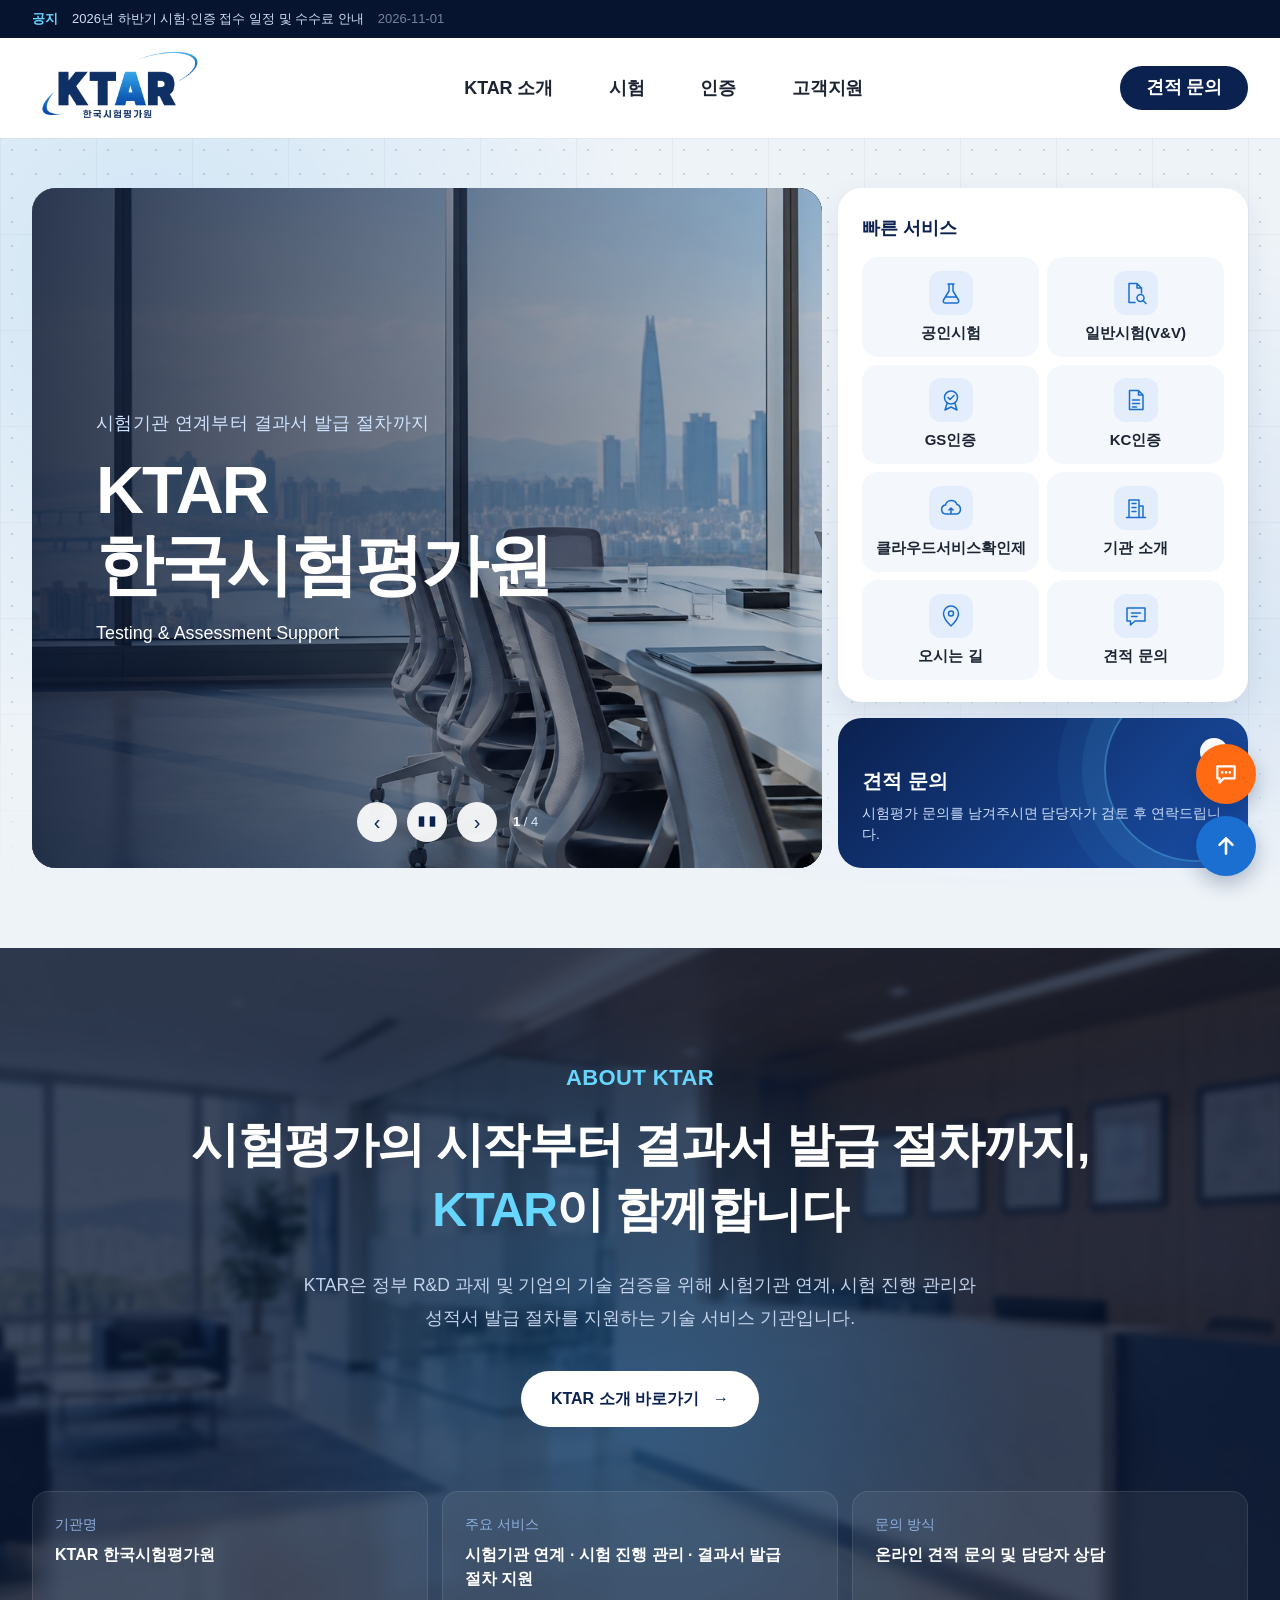
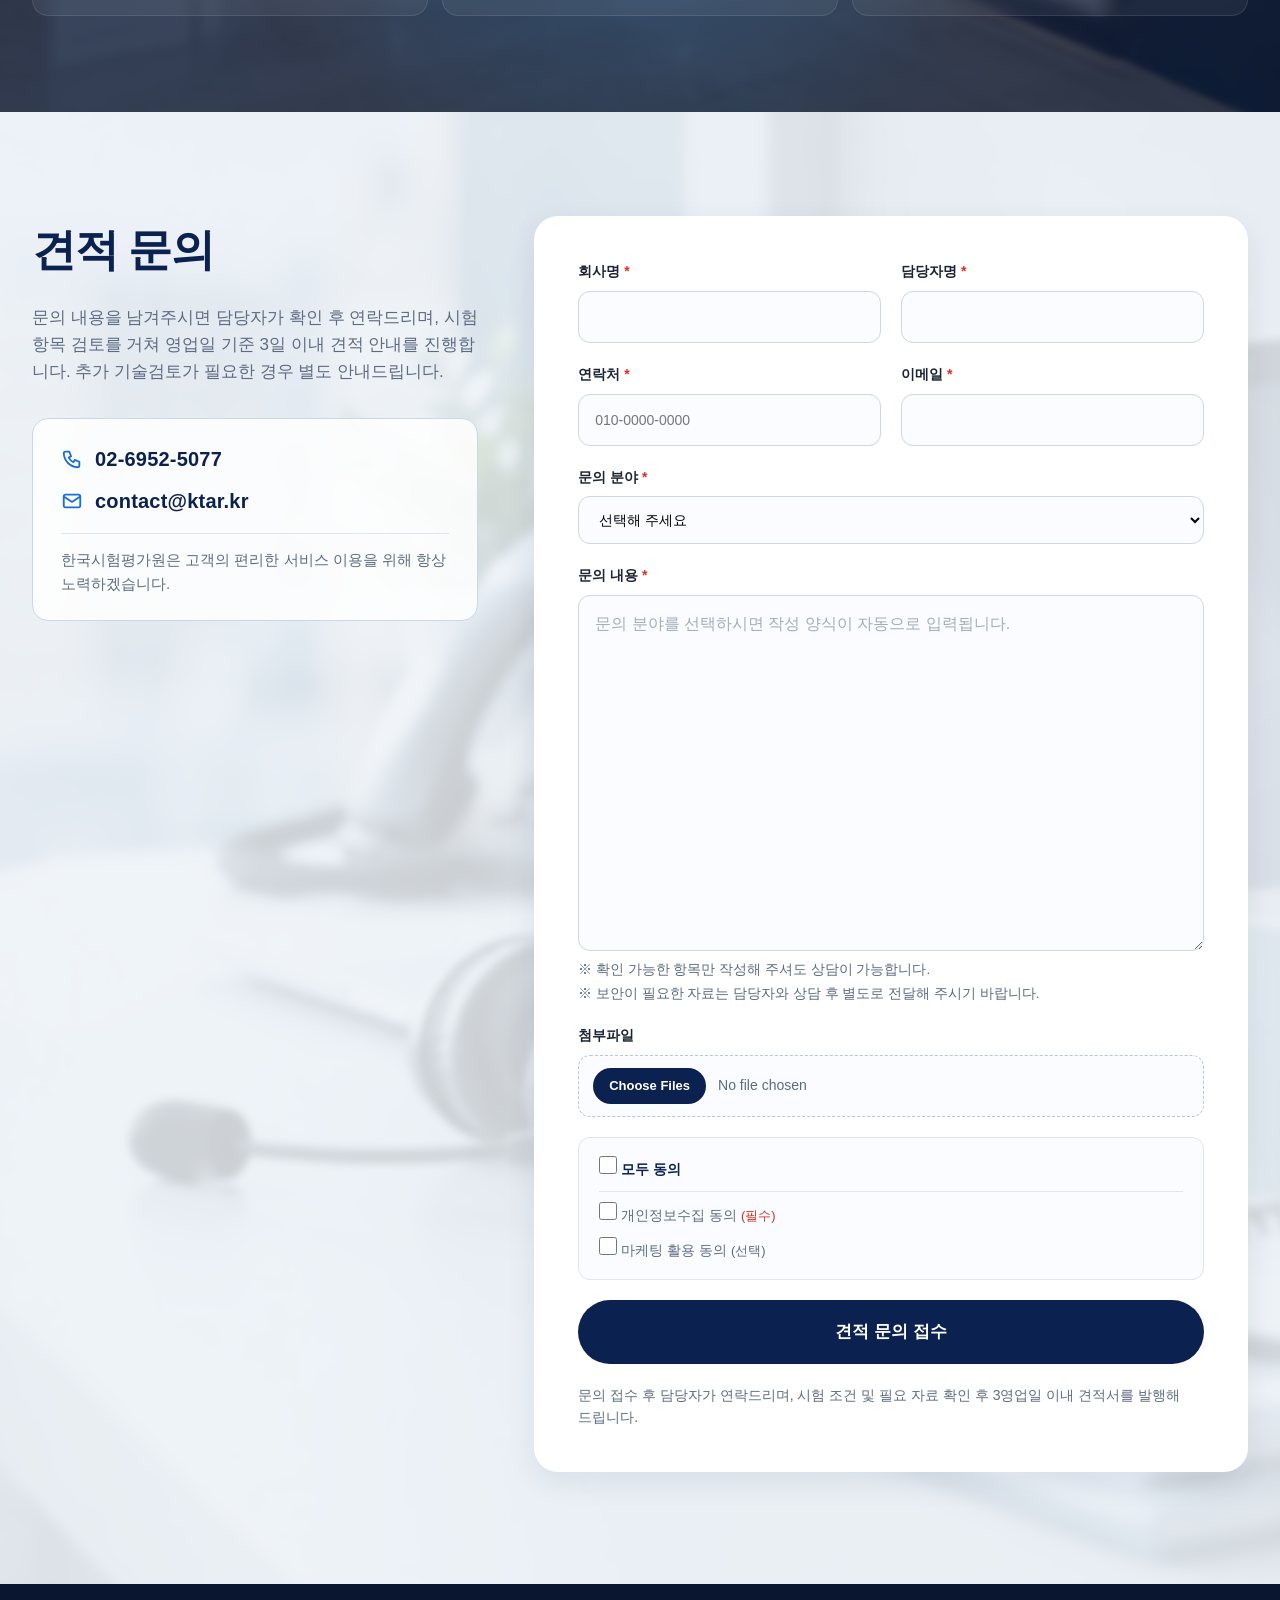
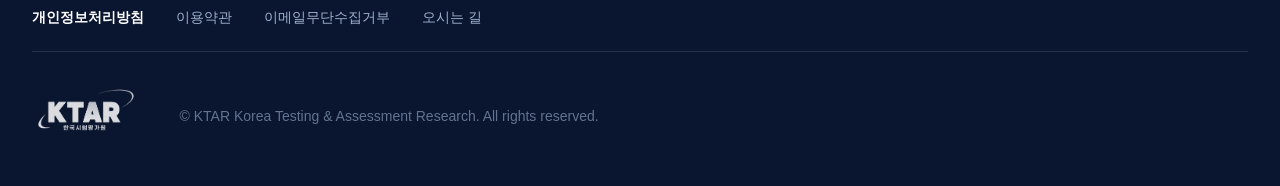
==== index.html @ 1fad8f49 "feat: 견적문의 문의 분야 선택 시 작성 양식을 입력란에 텍스트로 삽입 - placeholder 대신 실제 텍스트로 양식을 넣어 바로 이어서 작성 가능 - 작성 내용이 있으면 " ====
<!DOCTYPE html>
<html lang="ko">
<head>
<meta charset="UTF-8">
<meta name="viewport" content="width=device-width, initial-scale=1">
<title>KTAR 한국시험평가원</title>
<meta name="description" content="KTAR 한국시험평가원 – 시험·인증·고객지원 서비스 안내 및 견적 문의">
<link rel="stylesheet" href="css/style.css?v=20261124b">
</head>
<body id="top">

<!-- 아이콘 스프라이트 -->
<svg width="0" height="0" style="position:absolute" aria-hidden="true">
  <defs>
    <symbol id="i-test" viewBox="0 0 48 48"><path d="M18 6h12M20 6v14L9 38a4 4 0 0 0 3.5 6h23A4 4 0 0 0 39 38L28 20V6M14 32h20" fill="none" stroke="currentColor" stroke-width="3" stroke-linecap="round" stroke-linejoin="round"/></symbol>
    <symbol id="i-cert" viewBox="0 0 48 48"><circle cx="24" cy="19" r="13" fill="none" stroke="currentColor" stroke-width="3"/><path d="M18 19l4 4 8-8M16 31l-4 13 12-6 12 6-4-13" fill="none" stroke="currentColor" stroke-width="3" stroke-linecap="round" stroke-linejoin="round"/></symbol>
    <symbol id="i-report" viewBox="0 0 48 48"><path d="M11 5h18l9 9v29H11z M29 5v9h9M17 24h14M17 31h14M17 38h8" fill="none" stroke="currentColor" stroke-width="3" stroke-linecap="round" stroke-linejoin="round"/></symbol>
    <symbol id="i-verify" viewBox="0 0 48 48"><path d="M10 5h16l9 9v10M26 5v9h9M10 5v38h12" fill="none" stroke="currentColor" stroke-width="3" stroke-linecap="round" stroke-linejoin="round"/><circle cx="33" cy="34" r="7" fill="none" stroke="currentColor" stroke-width="3"/><path d="M38 39l6 6" stroke="currentColor" stroke-width="3" stroke-linecap="round"/></symbol>
    <symbol id="i-folder" viewBox="0 0 48 48"><path d="M5 12a3 3 0 0 1 3-3h11l5 6h16a3 3 0 0 1 3 3v19a3 3 0 0 1-3 3H8a3 3 0 0 1-3-3z M24 22v13M18 29l6 6 6-6" fill="none" stroke="currentColor" stroke-width="3" stroke-linecap="round" stroke-linejoin="round"/></symbol>
    <symbol id="i-notice" viewBox="0 0 48 48"><path d="M6 19v10h8l16 9V10l-16 9zM37 17a9 9 0 0 1 0 14" fill="none" stroke="currentColor" stroke-width="3" stroke-linecap="round" stroke-linejoin="round"/></symbol>
    <symbol id="i-map" viewBox="0 0 48 48"><path d="M24 44S9 30 9 19a15 15 0 0 1 30 0c0 11-15 25-15 25z" fill="none" stroke="currentColor" stroke-width="3" stroke-linejoin="round"/><circle cx="24" cy="19" r="5" fill="none" stroke="currentColor" stroke-width="3"/></symbol>
    <symbol id="i-quote" viewBox="0 0 48 48"><path d="M6 8h36v26H22l-9 8v-8H6z M15 18h18M15 25h11" fill="none" stroke="currentColor" stroke-width="3" stroke-linecap="round" stroke-linejoin="round"/></symbol>
    <symbol id="i-cloud" viewBox="0 0 48 48"><path d="M14 36a9 9 0 0 1-1-17.9A12 12 0 0 1 36 17a10 10 0 0 1 0 19z M20 28l4-4 4 4M24 24v10" fill="none" stroke="currentColor" stroke-width="3" stroke-linecap="round" stroke-linejoin="round"/></symbol>
    <symbol id="i-building" viewBox="0 0 48 48"><path d="M10 43V8h20v35M30 20h8v23M5 43h38M16 15h8M16 23h8M16 31h8" fill="none" stroke="currentColor" stroke-width="3" stroke-linecap="round" stroke-linejoin="round"/></symbol>
    <symbol id="i-phone" viewBox="0 0 24 24"><path d="M5 4h4l2 5-2.5 1.5a11 11 0 0 0 5 5L15 13l5 2v4a2 2 0 0 1-2 2A16 16 0 0 1 3 6a2 2 0 0 1 2-2" fill="none" stroke="currentColor" stroke-width="2" stroke-linejoin="round"/></symbol>
    <symbol id="i-mail" viewBox="0 0 24 24"><rect x="3" y="5" width="18" height="14" rx="2" fill="none" stroke="currentColor" stroke-width="2"/><path d="M3 7l9 6 9-6" fill="none" stroke="currentColor" stroke-width="2" stroke-linejoin="round"/></symbol>
    <symbol id="i-menu" viewBox="0 0 24 24"><path d="M4 7h16M4 12h16M4 17h16" stroke="currentColor" stroke-width="2" stroke-linecap="round"/></symbol>
    <symbol id="i-chat" viewBox="0 0 24 24"><path d="M4 5h16v11H10l-4 4v-4H4z" fill="none" stroke="currentColor" stroke-width="2" stroke-linejoin="round"/><path d="M8.5 10.5h.01M12 10.5h.01M15.5 10.5h.01" stroke="currentColor" stroke-width="2.4" stroke-linecap="round"/></symbol>
    <symbol id="i-up" viewBox="0 0 24 24"><path d="M12 19V5M6 11l6-6 6 6" fill="none" stroke="currentColor" stroke-width="2.4" stroke-linecap="round" stroke-linejoin="round"/></symbol>
  </defs>
</svg>

<!-- 상단 공지 바 -->
<div class="topbar">
  <div class="topbar__inner">
    <a href="#" class="topbar__notice"><b>공지</b><span>2026년 하반기 시험·인증 접수 일정 및 수수료 안내</span><time>2026-11-01</time></a>
  </div>
</div>

<header class="header" id="header">
  <div class="header__inner">
    <a href="index.html" class="logo"><img class="logo__white" src="images/logo-white.png" alt="KTAR 한국시험평가원"><img class="logo__color" src="images/logo-color.png" alt="" aria-hidden="true"></a>
    <nav class="gnb" id="gnb" aria-label="주요 메뉴">
      <ul>
        <li><a href="about/intro.html">KTAR 소개</a>
          <ul class="sub">
            <li><a href="about/intro.html">기관 소개</a></li>
            <li><a href="about/location.html">오시는 길</a></li>
          </ul>
        </li>
        <li><a href="test/certified.html">시험</a>
          <ul class="sub">
            <li><a href="test/certified.html">공인시험</a></li>
            <li><a href="test/vv.html">일반시험(V&V)</a></li>
          </ul>
        </li>
        <li><a href="cert/gs.html">인증</a>
          <ul class="sub">
            <li><a href="cert/gs.html">GS인증</a></li>
            <li><a href="cert/kc.html">KC인증</a></li>
            <li><a href="cert/cloud.html">클라우드서비스확인제</a></li>
          </ul>
        </li>
        <li><a href="index.html#inquiry">고객지원</a>
          <ul class="sub">
            <li><a href="index.html#inquiry">견적문의</a></li>
          </ul>
        </li>
      </ul>
    </nav>
    <div class="util">
      <a href="#inquiry" class="util__quote">견적 문의</a>
      <button type="button" aria-label="전체 메뉴" aria-expanded="false" aria-controls="gnb" data-nav-toggle><svg><use href="#i-menu"/></svg></button>
    </div>
  </div>
</header>

<main>
  <!-- ① 메인 비주얼(이미지 슬라이드 4장) + ② 주요 서비스 바로가기 -->
  <section class="visual">
    <div class="inner inner--wide visual__grid">
      <div class="hero" aria-roledescription="carousel" aria-label="메인 비주얼">
        <div class="slides">
          <article class="slide slide--1 is-active">
            <div class="slide__txt">
              <p class="slide__sub">시험기관 연계부터 결과서 발급 절차까지</p>
              <h1>KTAR 한국시험평가원</h1>
              <p class="slide__en">Testing &amp; Assessment Support</p>
            </div>
          </article>
          <article class="slide slide--2">
            <div class="slide__txt">
              <p class="slide__sub">정부 R&amp;D 과제의 정량적 성과 검증 지원</p>
              <h2>시험평가 기술 서비스</h2>
              <p class="slide__en">R&amp;D Testing Support</p>
            </div>
          </article>
          <article class="slide slide--3">
            <div class="slide__txt">
              <p class="slide__sub">시험항목 검토부터 견적 안내까지</p>
              <h2>기업과 함께하는 시험평가</h2>
              <p class="slide__en">Technical Service Partner</p>
            </div>
          </article>
          <article class="slide slide--4">
            <div class="slide__txt">
              <p class="slide__sub">GS·KC·클라우드서비스확인제 인증 절차 지원</p>
              <h2>인증 준비부터 심사 대응까지</h2>
              <p class="slide__en">Certification Support</p>
            </div>
          </article>
        </div>
        <div class="ctrl" aria-label="슬라이드 제어">
          <button type="button" data-act="prev" aria-label="이전">&#8249;</button>
          <button type="button" data-act="toggle" aria-label="일시정지" class="ctrl__toggle">&#10074;&#10074;</button>
          <button type="button" data-act="next" aria-label="다음">&#8250;</button>
          <span class="ctrl__count"><b id="cur">1</b> / 4</span>
        </div>
      </div>

      <nav class="qs" aria-label="주요 서비스 바로가기">
        <h2>빠른 서비스</h2>
        <ul class="qs__grid">
          <li><a href="test/certified.html"><span class="qs__ic"><svg><use href="#i-test"/></svg></span>공인시험</a></li>
          <li><a href="test/vv.html"><span class="qs__ic"><svg><use href="#i-verify"/></svg></span>일반시험(V&amp;V)</a></li>
          <li><a href="cert/gs.html"><span class="qs__ic"><svg><use href="#i-cert"/></svg></span>GS인증</a></li>
          <li><a href="cert/kc.html"><span class="qs__ic"><svg><use href="#i-report"/></svg></span>KC인증</a></li>
          <li><a href="cert/cloud.html"><span class="qs__ic"><svg><use href="#i-cloud"/></svg></span>클라우드서비스확인제</a></li>
          <li><a href="about/intro.html"><span class="qs__ic"><svg><use href="#i-building"/></svg></span>기관 소개</a></li>
          <li><a href="about/location.html"><span class="qs__ic"><svg><use href="#i-map"/></svg></span>오시는 길</a></li>
          <li><a href="#inquiry"><span class="qs__ic"><svg><use href="#i-quote"/></svg></span>견적 문의</a></li>
        </ul>
      </nav>

      <a href="#inquiry" class="promo"><b>견적 문의</b><span>시험평가 문의를 남겨주시면 담당자가 검토 후 연락드립니다.</span><i aria-hidden="true">&#8599;</i></a>
    </div>
  </section>

  <!-- ② 기관 소개 요약 -->
  <section class="about">
    <div class="inner inner--wide">
      <p class="about__label">ABOUT KTAR</p>
      <h2>시험평가의 시작부터 결과서 발급 절차까지,<br><em>KTAR</em>이 함께합니다</h2>
      <p class="about__text">KTAR은 정부 R&amp;D 과제 및 기업의 기술 검증을 위해 시험기관 연계, 시험 진행 관리와 성적서 발급 절차를 지원하는 기술 서비스 기관입니다.</p>
      <a href="about/intro.html" class="more">KTAR 소개 바로가기 <span>→</span></a>
      <!-- 대표전화: 확정된 실제 번호 입력 전까지 행 비노출 -->
      <dl class="about__facts about__facts--3">
        <div><dt>기관명</dt><dd>KTAR 한국시험평가원</dd></div>
        <div><dt>주요 서비스</dt><dd>시험기관 연계 · 시험 진행 관리 · 결과서 발급 절차 지원</dd></div>
        <div><dt>문의 방식</dt><dd>온라인 견적 문의 및 담당자 상담</dd></div>
      </dl>
    </div>
  </section>

  <!-- ③ 견적 문의 폼 -->
  <section class="inquiry" id="inquiry">
    <div class="inner inner--wide inquiry__inner">
      <div class="inquiry__head">
        <h2>견적 문의</h2>
        <p>문의 내용을 남겨주시면 담당자가 확인 후 연락드리며, 시험항목 검토를 거쳐 영업일 기준 3일 이내 견적 안내를 진행합니다. 추가 기술검토가 필요한 경우 별도 안내드립니다.</p>
        <div class="inquiry__contact">
          <ul>
            <li><svg aria-hidden="true"><use href="#i-phone"/></svg><a href="tel:02-6952-5077">02-6952-5077</a></li>
            <li><svg aria-hidden="true"><use href="#i-mail"/></svg><a href="mailto:contact@ktar.kr">contact@ktar.kr</a></li>
          </ul>
          <p>한국시험평가원은 고객의 편리한 서비스 이용을 위해 항상 노력하겠습니다.</p>
        </div>
      </div>
      <form class="form" id="inquiryForm" action="#" method="post" enctype="multipart/form-data" novalidate>
        <div class="form__row">
          <label>회사명 <i>*</i><input type="text" name="company" required></label>
          <label>담당자명 <i>*</i><input type="text" name="name" required></label>
        </div>
        <div class="form__row">
          <label>연락처 <i>*</i><input type="tel" name="tel" placeholder="010-0000-0000" required></label>
          <label>이메일 <i>*</i><input type="email" name="email" required></label>
        </div>
        <label>문의 분야 <i>*</i>
          <select name="type" id="inquiryType" required>
            <option value="">선택해 주세요</option>
            <option data-guide="certified">공인시험</option><option data-guide="vv">일반시험(V&amp;V)</option><option>GS인증</option><option data-guide="kc">KC인증</option><option>클라우드 서비스</option><option>기타</option>
          </select>
        </label>
        <div class="form__field">
          <label for="inquiryMessage">문의 내용 <i>*</i></label>
          <textarea name="message" id="inquiryMessage" rows="12" required></textarea>
          <ul class="form__hint">
            <li>※ 확인 가능한 항목만 작성해 주셔도 상담이 가능합니다.</li>
            <li>※ 보안이 필요한 자료는 담당자와 상담 후 별도로 전달해 주시기 바랍니다.</li>
          </ul>
        </div>
        <label>첨부파일<input type="file" name="files" multiple></label>
        <fieldset class="form__agrees">
          <legend class="sr-only">약관 동의</legend>
          <label class="form__agree form__agree--all"><input type="checkbox" data-agree-all> 모두 동의</label>
          <label class="form__agree"><input type="checkbox" name="agree" data-agree required> 개인정보수집 동의 <i>(필수)</i></label>
          <label class="form__agree"><input type="checkbox" name="agree_marketing" value="Y" data-agree> 마케팅 활용 동의 <span>(선택)</span></label>
        </fieldset>
        <p class="form__msg" role="status" aria-live="polite" hidden></p>
        <button type="submit" class="submit">견적 문의 접수</button>
        <p class="form__note">문의 접수 후 담당자가 연락드리며, 시험 조건 및 필요 자료 확인 후 3영업일 이내 견적서를 발행해 드립니다.</p>
      </form>
    </div>
  </section>
</main>

<footer class="footer">
  <div class="inner">
    <ul class="footer__links">
      <li><a href="#"><b>개인정보처리방침</b></a></li>
      <li><a href="#">이용약관</a></li>
      <li><a href="#">이메일무단수집거부</a></li>
      <li><a href="about/location.html">오시는 길</a></li>
    </ul>
    <div class="footer__body">
      <img src="images/logo-white.png" alt="KTAR 한국시험평가원" class="footer__logo">
      <address>
        <p class="footer__copy">© KTAR Korea Testing &amp; Assessment Research. All rights reserved.</p>
      </address>
    </div>
  </div>
</footer>

<aside class="float" aria-label="빠른 메뉴">
  <a href="#inquiry" class="float__a" aria-label="견적 문의"><svg><use href="#i-chat"/></svg></a>
  <a href="#top" class="float__b" aria-label="맨 위로"><svg><use href="#i-up"/></svg></a>
</aside>

<script src="js/main.js?v=20261125"></script>
<script src="js/nav.js?v=20261124b"></script>
</body>
</html>
---- css/style.css ----
/* KTAR 공통 + 메인 스타일 (2026 개편: 밝은 배경 · 라운드 카드 · 영상 히어로) */
:root{
  --navy:#0b2150; --navy-deep:#06142f; --blue:#1a6fd1; --sky:#35a1ee; --cyan:#67d6ff;
  --bg:#eef3f8; --card:#fff; --text:#1c2433; --muted:#5d6b82; --line:#dfe5ef;
  --radius-lg:24px; --radius-md:16px; --radius-sm:10px;
  --topbar-h:38px; --header-h:100px; --ease:cubic-bezier(.22,.61,.36,1);
  --shadow:0 10px 30px rgba(11,33,80,.08);
}
*{box-sizing:border-box;margin:0;padding:0}
html{scroll-behavior:smooth;scroll-padding-top:calc(var(--header-h) + 12px)}
body{font-family:"Pretendard","Noto Sans KR","Apple SD Gothic Neo","Malgun Gothic",sans-serif;color:var(--text);line-height:1.6;background:var(--bg);-webkit-font-smoothing:antialiased}
a{color:inherit;text-decoration:none}
ul,ol{list-style:none}
img{max-width:100%;display:block}
button{font:inherit;cursor:pointer;border:0;background:none;color:inherit}
svg{display:block}
:focus-visible{outline:3px solid var(--sky);outline-offset:2px}
.inner{width:100%;max-width:1280px;margin:0 auto;padding:0 32px}
/* 메인 와이드 컨테이너: 콘텐츠 1520px + 좌우 40px (메인 비주얼 ~ 견적 문의 공통) */
.inner--wide{max-width:1600px;padding:0 40px}

/* topbar (공지) */
.topbar{height:var(--topbar-h);background:var(--navy-deep);color:#cfdcf2;font-size:13px}
.topbar__inner{height:100%;display:flex;align-items:center;padding:0 32px;max-width:1280px;margin:0 auto}
.topbar__notice{display:flex;align-items:center;gap:14px;min-width:0}
.topbar__notice b{color:var(--cyan);font-weight:700;white-space:nowrap;flex:none}
.topbar__notice span{overflow:hidden;text-overflow:ellipsis;white-space:nowrap}
.topbar__notice time{opacity:.55;white-space:nowrap}
.topbar__notice:hover span{text-decoration:underline}

/* header: 항상 흰색 */
.header{position:sticky;top:0;left:0;right:0;height:var(--header-h);z-index:60;background:#fff;color:var(--text);transition:box-shadow .3s}
.header.is-solid,.header.is-stuck{box-shadow:0 2px 16px rgba(11,33,80,.1)}
.header__inner{height:100%;max-width:1280px;margin:0 auto;padding:0 32px;display:flex;align-items:center;gap:48px}
.logo{position:relative;display:block;flex:none}
.logo img{height:85px;width:auto}
.logo__white{display:none!important}
.logo__color{position:static!important;opacity:1!important}
.gnb{flex:1}
.gnb ul{display:flex;justify-content:center;gap:48px}
.gnb a{display:block;padding:10px 4px;font-size:18px;font-weight:700;position:relative;letter-spacing:-.01em}
.gnb a::after{content:"";position:absolute;left:0;right:0;bottom:2px;height:2px;background:var(--blue);transform:scaleX(0);transition:transform .25s var(--ease)}
.gnb a:hover{color:var(--blue)}
.gnb a:hover::after{transform:scaleX(1)}
.gnb li.is-current>a{color:var(--blue)}
.gnb li.is-current>a::after{transform:scaleX(1)}
.util{display:flex;align-items:center;gap:6px}
.util button{width:40px;height:40px;display:grid;place-items:center;border-radius:50%;transition:background .2s}
.util button:hover{background:var(--bg)}
.util svg{width:22px;height:22px}
/* 견적 문의: GNB 메뉴와 같은 글자 크기(18px), 원형 버튼은 글자에 맞춰 조정 */
.util__quote{padding:9px 26px;border-radius:999px;background:var(--navy);color:#fff;font-weight:700;font-size:18px;line-height:1.4;letter-spacing:-.01em;white-space:nowrap;transition:background .2s}
.util [data-nav-toggle]{display:none}
.util__quote:hover{background:var(--blue)}

/* gnb dropdown */
.gnb>ul>li{position:relative}
.gnb .sub{display:grid;gap:2px;position:absolute;top:100%;left:50%;min-width:210px;padding:10px;border-radius:var(--radius-md);background:#fff;color:var(--text);box-shadow:0 16px 40px rgba(11,33,80,.16);opacity:0;visibility:hidden;transform:translate(-50%,8px);transition:opacity .2s,transform .2s var(--ease),visibility 0s .2s}
.gnb li:hover>.sub,.gnb li:focus-within>.sub{opacity:1;visibility:visible;transform:translate(-50%,0);transition-delay:0s}
.gnb .sub a{padding:10px 14px;border-radius:var(--radius-sm);font-size:15px;font-weight:600;white-space:nowrap}
.gnb .sub a::after{display:none}
.gnb .sub a:hover{background:var(--bg);color:var(--blue)}

/* ───── 메인 히어로: 영상 카드 + 빠른 서비스 ───── */
/* 영상 16:9 + 우측 410px 고정 열 */
.visual{padding:50px 0 24px}
/* 영상 높이 = 화면 높이 - 공지띠·헤더(118) - 위아래 여백(50+24), 560~680px.
   상한 680px이어도 주요 서비스 위 여백(88px)이 남아 1080 화면에서 본문은 스크롤해야 보인다 */
.visual__grid{display:grid;grid-template-columns:minmax(0,1fr) 410px;grid-template-rows:1fr auto;gap:24px}
.hero{position:relative;grid-row:1 / span 2;align-self:stretch;height:clamp(560px,calc(100svh - 192px),680px);border-radius:var(--radius-lg);overflow:hidden;background:#04102a;color:#fff;isolation:isolate}
.hero__video{position:absolute;inset:0;width:100%;height:100%;object-fit:cover;z-index:-2}
.hero::after{content:"";position:absolute;inset:0;z-index:-1;background:linear-gradient(0deg,rgba(4,16,42,.7),rgba(4,16,42,0) 45%)}
.slides{position:absolute;inset:0}
.slide{position:absolute;inset:0;display:flex;align-items:center;padding:0 clamp(28px,5vw,72px);opacity:0;visibility:hidden;transition:opacity .8s var(--ease),visibility 0s .8s}
.slide.is-active{opacity:1;visibility:visible;transition:opacity .8s var(--ease),visibility 0s}
.slide__txt{max-width:640px}
.slide__txt>*{opacity:0;transform:translateY(22px);transition:opacity .8s var(--ease),transform .8s var(--ease)}
.slide.is-active .slide__txt>*{opacity:1;transform:none}
.slide.is-active .slide__txt>:nth-child(2){transition-delay:.12s}
.slide.is-active .slide__txt>:nth-child(3){transition-delay:.24s}
.slide__sub{font-size:clamp(15px,1.4vw,19px);letter-spacing:.02em;margin-bottom:16px;color:#cfe3ff}
.slide h1,.slide h2{font-size:clamp(40px,5.2vw,72px);font-weight:800;line-height:1.12;letter-spacing:-.03em;margin-bottom:16px;word-break:keep-all}
.slide__en{font-size:clamp(15px,1.4vw,20px);opacity:.9}
.ctrl{position:absolute;left:50%;bottom:26px;transform:translateX(-50%);display:flex;align-items:center;gap:10px;z-index:3}
.ctrl button{width:40px;height:40px;border-radius:50%;background:rgba(255,255,255,.92);color:var(--navy);font-size:20px;line-height:1;display:grid;place-items:center;transition:background .2s,transform .2s}
.ctrl button:hover{background:#fff;transform:scale(1.08)}
.ctrl__toggle{font-size:11px!important}
.ctrl__count{position:absolute;left:calc(100% + 16px);color:#dbe9ff;font-size:13px;white-space:nowrap}
.ctrl__count b{color:#fff}

.qs{display:flex;flex-direction:column;background:var(--card);border-radius:var(--radius-lg);padding:26px 24px 22px;box-shadow:var(--shadow)}
.qs h2{font-size:18px;font-weight:800;color:var(--navy);margin-bottom:14px}
.qs__grid{flex:1;display:grid;grid-template-columns:repeat(2,minmax(0,1fr));grid-auto-rows:minmax(0,1fr);gap:8px}
.qs__grid a{height:100%;display:flex;flex-direction:column;align-items:center;justify-content:center;gap:8px;padding:8px;border-radius:var(--radius-md);background:#f4f8fd;font-size:15px;font-weight:700;text-align:center;word-break:keep-all;line-height:1.35;color:var(--text);transition:background .2s,color .2s}
.qs__ic{display:grid;place-items:center;flex:none;width:44px;height:44px;border-radius:12px;background:#e3edfb;color:var(--blue);transition:background .2s,color .2s,transform .25s var(--ease)}
.qs__ic svg{width:24px;height:24px}
.qs__grid a:hover{background:#eaf2fd;color:var(--blue)}
.qs__grid a:hover .qs__ic{background:var(--blue);color:#fff;transform:translateY(-3px)}

.promo{position:relative;display:flex;flex-direction:column;justify-content:flex-end;min-height:150px;padding:22px 24px;border-radius:var(--radius-lg);overflow:hidden;background:linear-gradient(135deg,#0b2150,#1a4fa8);color:#fff;isolation:isolate}
.promo::before{content:"";position:absolute;right:-40px;top:-40px;width:180px;height:180px;border-radius:50%;border:2px solid rgba(103,214,255,.35);z-index:-1;box-shadow:0 0 0 22px rgba(103,214,255,.08),0 0 0 46px rgba(103,214,255,.05)}
.promo b{font-size:20px;font-weight:800;margin-bottom:6px}
.promo span{font-size:13.5px;line-height:1.6;color:#cfe0fb}
.promo i{position:absolute;right:20px;top:20px;display:grid;place-items:center;width:28px;height:28px;border-radius:50%;background:#fff;color:var(--navy);font-style:normal;font-size:14px;transition:transform .25s var(--ease)}
.promo:hover i{transform:translate(3px,-3px)}

/* ───── 서비스 카드 (시험 / 인증) ───── */
.svc{padding:88px 0 40px}
.sec-head{margin-bottom:36px}
.sec-head h2{font-size:clamp(28px,3.2vw,42px);font-weight:800;letter-spacing:-.03em;color:var(--navy);line-height:1.3;word-break:keep-all}
.svc__grid{display:grid;grid-template-columns:repeat(3,1fr);gap:20px}
.svc__card{position:relative;display:flex;flex-direction:column;height:100%;min-height:300px;padding:32px 30px 28px;border-radius:var(--radius-lg);background:var(--card);box-shadow:var(--shadow);overflow:hidden;transition:transform .3s var(--ease),box-shadow .3s}
.svc__card:hover{transform:translateY(-5px);box-shadow:0 18px 40px rgba(11,33,80,.15)}
.svc__ic{display:grid;place-items:center;width:56px;height:56px;border-radius:16px;background:#e9f1fc;color:var(--blue);margin-bottom:22px}
.svc__ic svg{width:30px;height:30px}
.svc__card em{font-style:normal;font-size:12px;font-weight:800;letter-spacing:.14em;color:var(--blue);margin-bottom:8px}
.svc__card h3{font-size:25px;font-weight:800;letter-spacing:-.03em;color:var(--navy);margin-bottom:10px;word-break:keep-all}
.svc__card p{font-size:15.5px;line-height:1.7;color:var(--muted);word-break:keep-all}
.svc__go{margin-top:auto;padding-top:22px;font-weight:700;font-size:15px;color:var(--blue);display:flex;align-items:center;gap:8px}
.svc__go i{font-style:normal;transition:transform .25s var(--ease)}
.svc__card:hover .svc__go i{transform:translateX(5px)}
.svc__card--dark{background:linear-gradient(135deg,#0b2150,#14407f)}
.svc__card--dark .svc__ic{background:rgba(255,255,255,.12);color:#fff}
.svc__card--dark em,.svc__card--dark .svc__go{color:var(--cyan)}
.svc__card--dark h3{color:#fff}.svc__card--dark p{color:#c3d6f3}
.svc__card--accent{background:linear-gradient(135deg,#1a6fd1,#35a1ee)}
.svc__card--accent .svc__ic{background:rgba(255,255,255,.2);color:#fff}
.svc__card--accent em,.svc__card--accent .svc__go,.svc__card--accent h3{color:#fff}
.svc__card--accent p{color:#e6f2ff}

/* ───── 진행 절차 ───── */
.flowsec{padding:56px 0 40px}
.steps{display:grid;grid-template-columns:repeat(6,1fr);gap:0;counter-reset:s;background:#fff;border-radius:var(--radius-lg);box-shadow:var(--shadow);overflow:hidden}
.steps li{position:relative;padding:30px 22px 32px;border-left:1px solid var(--line)}
.steps li:first-child{border-left:0}
.steps li:not(:last-child)::after{content:"";position:absolute;right:-7px;top:38px;width:12px;height:12px;background:#fff;border-top:2px solid var(--sky);border-right:2px solid var(--sky);transform:rotate(45deg);z-index:1}
.steps b{display:inline-grid;place-items:center;width:38px;height:38px;border-radius:12px;background:var(--navy);color:#fff;font-size:14px;margin-bottom:16px}
.steps li:last-child b{background:var(--blue)}
.steps h3{font-size:17px;font-weight:800;color:var(--navy);margin-bottom:8px;letter-spacing:-.02em;word-break:keep-all}
.steps p{font-size:14px;line-height:1.65;color:var(--muted);word-break:keep-all}

/* ───── 핵심 가치 ───── */
.values{padding:56px 0 24px}
.values__grid{display:grid;grid-template-columns:repeat(3,1fr);gap:20px}
.values__grid>div{padding:40px 34px;border-radius:var(--radius-lg);background:var(--card);box-shadow:var(--shadow)}
.values__grid b{display:block;font-size:56px;line-height:1;font-weight:800;letter-spacing:-.04em;margin-bottom:22px;color:transparent;-webkit-text-stroke:2px var(--sky)}
.values__grid h3{font-size:28px;font-weight:800;color:var(--navy);letter-spacing:-.03em;margin-bottom:10px}
.values__grid p{font-size:16px;line-height:1.75;color:var(--muted);word-break:keep-all}

/* ───── 소개 밴드 (짙은 남색) ───── */
.about{position:relative;margin-top:56px;padding:112px 0 96px;background:var(--navy-deep);color:#fff;text-align:center;overflow:hidden;isolation:isolate}
.about::before{content:"";position:absolute;left:50%;top:60%;width:900px;height:900px;transform:translate(-50%,-50%);border-radius:50%;z-index:-1;background:radial-gradient(circle,rgba(53,161,238,.28),rgba(53,161,238,0) 62%)}
.about__label{font-size:22px;font-weight:700;color:var(--cyan);margin-bottom:18px;letter-spacing:.02em}
.about h2{font-size:clamp(30px,3.8vw,48px);line-height:1.35;font-weight:800;letter-spacing:-.03em;margin-bottom:26px;word-break:keep-all}
.about h2 em{font-style:normal;color:var(--cyan)}
.about__text{max-width:680px;margin:0 auto 36px;font-size:17.5px;line-height:1.9;color:#c3d3ec;word-break:keep-all}
.more{display:inline-flex;align-items:center;gap:14px;padding:15px 30px;background:#fff;color:var(--navy);border-radius:999px;font-weight:700;transition:background .2s,color .2s}
.more span{transition:transform .25s var(--ease)}
.more:hover{background:var(--cyan)}
.more:hover span{transform:translateX(5px)}
.about__facts{display:grid;grid-template-columns:repeat(5,1fr);gap:14px;margin-top:64px;text-align:left}
.about__facts--3{grid-template-columns:repeat(3,1fr)}
.about__facts>div{padding:22px 22px 24px;border-radius:var(--radius-md);background:rgba(255,255,255,.06);border:1px solid rgba(255,255,255,.1);backdrop-filter:blur(6px)}
.about__facts dt{color:#8fb0e0;font-size:13.5px;margin-bottom:8px}
.about__facts dd{font-size:16px;font-weight:700;line-height:1.5;word-break:keep-all}
.about__facts dd a{color:var(--cyan);text-decoration:underline;text-underline-offset:3px}

/* ───── 견적 문의 ───── */
.inquiry{padding:104px 0 112px}
.inquiry__inner{display:grid;grid-template-columns:1fr 1.6fr;gap:56px;align-items:start}
.inquiry h2{font-size:clamp(30px,3.4vw,46px);color:var(--navy);font-weight:800;letter-spacing:-.03em;margin-bottom:18px}
.inquiry__head>p{color:var(--muted);font-size:17px}
.inquiry__tel{margin-top:36px;padding:26px 28px;border-radius:var(--radius-md);background:var(--navy);color:#c3d3ec!important;display:grid;gap:2px}
.inquiry__tel b{font-size:30px;color:#fff;letter-spacing:.02em}
.inquiry__tel small{color:#8fa6cc}
.form{background:#fff;padding:44px;border-radius:var(--radius-lg);box-shadow:var(--shadow);display:grid;gap:20px}
.form__row{display:grid;grid-template-columns:1fr 1fr;gap:20px}
.form label{display:flex;flex-wrap:wrap;align-items:baseline;gap:8px 4px;font-weight:700;font-size:14px}
.form label>input,.form label>select,.form label>textarea{flex:0 0 100%}
.form label i{color:#d93025;font-style:normal}
.form input[type=text],.form input[type=tel],.form input[type=email],.form select,.form textarea{width:100%;padding:14px 16px;border:1px solid #cdd6e4;border-radius:12px;font:inherit;font-weight:400;background:#fafcff;transition:border-color .2s,box-shadow .2s}
.form input:focus,.form select:focus,.form textarea:focus{outline:0;border-color:var(--sky);box-shadow:0 0 0 3px rgba(53,161,238,.2);background:#fff}
.form textarea{resize:vertical}
.form__agree{display:flex!important;align-items:center;gap:8px;font-weight:400!important;color:var(--muted)}
.form__agree input{flex:none!important;width:18px;height:18px;accent-color:var(--navy)}
.form__agree a{text-decoration:underline;color:var(--blue)}
.form__msg{padding:12px 16px;border-radius:var(--radius-md);background:#e9f1fc;color:var(--navy);font-size:15px;font-weight:700}
.form__msg.is-error{background:#fdecec;color:#c62828}
.form__note{font-size:14px;line-height:1.6;color:var(--muted);word-break:keep-all}
.submit{padding:18px;border-radius:999px;background:var(--navy);color:#fff;font-weight:800;font-size:17px;transition:background .2s}
.submit:hover{background:var(--blue)}

/* ───── 플로팅 버튼 ───── */
.float{position:fixed;right:24px;bottom:24px;z-index:50;display:grid;gap:12px}
.float a{display:grid;place-items:center;width:60px;height:60px;border-radius:50%;box-shadow:0 8px 20px rgba(11,33,80,.28);transition:transform .25s var(--ease)}
.float a:hover{transform:translateY(-3px)}
.float svg{width:26px;height:26px}
.float__a{background:#ff6a13;color:#fff}
.float__b{background:var(--blue);color:#fff}

/* ───── footer ───── */
.footer{background:#0a1630;color:#9fb0cc;font-size:14px;padding:0 0 48px}
.footer__links{display:flex;gap:32px;padding:22px 0;border-bottom:1px solid rgba(255,255,255,.1)}
.footer__links a:hover{color:#fff}
.footer__links b{color:#fff}
.footer__body{display:flex;align-items:center;gap:40px;padding-top:34px}
.footer__logo{height:52px;width:auto;opacity:.9}
.footer address{font-style:normal;display:grid;gap:4px}
.footer__copy{margin-top:8px;opacity:.6}

/* ───── responsive ───── */
@media (max-width:1399px){
  .inner--wide{padding:0 32px}
  .visual__grid{gap:16px}
}
@media (max-width:1100px){
  .gnb ul{gap:26px}.header__inner{gap:24px}
  .visual__grid{grid-template-columns:minmax(0,1fr);grid-template-rows:auto}
  .hero{grid-row:auto;width:100%;min-width:0;height:auto;aspect-ratio:16 / 9;min-height:480px}
  .qs__grid{grid-template-columns:repeat(4,minmax(0,1fr))}
  .svc__grid{grid-template-columns:repeat(2,1fr)}
  .steps{grid-template-columns:repeat(3,1fr)}
  .steps li:nth-child(4){border-left:0}
  .steps li:nth-child(n+4){border-top:1px solid var(--line)}
  .steps li:nth-child(3)::after{display:none}
  .about__facts{grid-template-columns:repeat(2,1fr)}
  .inquiry__inner{grid-template-columns:1fr;gap:36px}
}
@media (max-width:768px){
  :root{--header-h:64px}
  .topbar__notice time{display:none}
  .topbar__inner,.header__inner,.inner{padding-left:18px;padding-right:18px}
  .logo img{height:42px}
  .util__quote{display:none}
  .util [data-nav-toggle]{display:grid}
  .header__inner{justify-content:space-between}
  .gnb{display:none;position:fixed;left:0;right:0;top:var(--header-h);max-height:calc(100vh - var(--header-h));overflow:auto;background:#fff;color:var(--text);padding:8px 18px 24px;box-shadow:0 14px 30px rgba(11,33,80,.18)}
  .nav-open .gnb{display:block}
  .gnb ul{flex-direction:column;gap:0}
  .gnb>ul>li{border-bottom:1px solid var(--line)}
  .gnb>ul>li>a{padding:16px 4px;font-size:17px}
  .gnb>ul>li>a::after{display:none}
  .gnb .sub{justify-content:start;justify-items:start;position:static;transform:none;opacity:1;visibility:visible;box-shadow:none;padding:0 0 12px 12px;min-width:0}
  .gnb .sub a{padding:8px 4px;font-weight:500;color:var(--muted)}
  .visual{padding-top:14px}
  .hero{min-height:420px;border-radius:var(--radius-md)}
  .hero__video{object-position:78% 50%}
  .hero::after{background:linear-gradient(0deg,rgba(4,16,42,.55),rgba(4,16,42,.55))}
  .slide{padding:0 22px}
  .ctrl{bottom:18px}.ctrl__count{display:none}
  .qs,.promo{border-radius:var(--radius-md)}
  .qs__grid{grid-template-columns:repeat(2,minmax(0,1fr))}
  .svc{padding:56px 0 24px}
  .svc__grid,.values__grid{grid-template-columns:1fr}
  .svc__card{padding:26px 22px 22px;min-height:0}
  .steps{grid-template-columns:1fr}
  .steps li{border-left:0;border-top:1px solid var(--line);padding:22px 20px}
  .steps li:first-child{border-top:0}
  .steps li:not(:last-child)::after{display:none}
  .flowsec,.values{padding:36px 0 16px}
  .values__grid>div{padding:28px 24px}
  .about{padding:72px 0 64px;margin-top:40px}
  .about__facts{grid-template-columns:1fr;margin-top:44px}
  .inquiry{padding:64px 0 72px}
  .form{padding:26px;border-radius:var(--radius-md)}.form__row{grid-template-columns:1fr}
  .float{right:14px;bottom:14px}.float a{width:52px;height:52px}
  .footer__body{flex-direction:column;align-items:flex-start;gap:16px}
  .footer__links{flex-wrap:wrap;gap:14px 22px}
}
/* 좁은 폰(≤420px): 큰 아이콘 + 메뉴명이 2열에 들어가지 않아 1열 */
@media (max-width:420px){
  .qs__grid{grid-template-columns:repeat(2,minmax(0,1fr))}
}
@media (prefers-reduced-motion:reduce){
  html{scroll-behavior:auto}
  .slide,.slide__txt>*,.svc__card,.qs__ic{transition:none}
}

/* ───── 견적 문의: 고객지원 이미지 ───── */
.inquiry__tel{background:linear-gradient(rgba(11,33,80,.82),rgba(11,33,80,.82)),var(--navy) url(../images/sub/support.jpg?v=20261124) center/cover no-repeat}

/* ───── 메인 비주얼: 영상 대신 슬라이드별 이미지 (메인_이미지 1~4) ───── */
.slide{--slide-shade:linear-gradient(90deg,rgba(4,16,42,.82) 0%,rgba(4,16,42,.5) 50%,rgba(4,16,42,.15) 100%);background:#04102a center/cover no-repeat}
.slide--1{background-image:var(--slide-shade),url(../images/main/slide1.jpg?v=20261120)}
.slide--2{background-image:var(--slide-shade),url(../images/main/slide2.jpg?v=20261120)}
.slide--3{background-image:var(--slide-shade),url(../images/main/slide3.jpg?v=20261120)}
.slide--4{background-image:var(--slide-shade),url(../images/main/slide4.jpg?v=20261120)}
@media (max-width:768px){
  .slide{--slide-shade:linear-gradient(rgba(4,16,42,.6),rgba(4,16,42,.6))}
}

/* ───── 메인 섹션 은은한 배경 이미지 ───── */
/* 기관 소개 요약(네이비): 회사 이미지를 흐리게 깔고 기존 원형 글로우는 그 위에 유지 */
.about::after{content:"";position:absolute;inset:-20px;z-index:-2;background:url(../images/sub/about-intro.jpg?v=20261124) center/cover no-repeat;opacity:.22;filter:blur(3px) saturate(.8)}
/* 견적 문의(밝은 배경): 고객지원 이미지를 아주 옅게 */
.inquiry{position:relative;isolation:isolate;overflow:hidden}
.inquiry::before{content:"";position:absolute;inset:-20px;z-index:-1;background:url(../images/main/inquiry.jpg?v=20261120) right center/cover no-repeat;opacity:.15;filter:blur(4px) grayscale(.3)}

/* ───── 메인 비주얼 배경: 옅은 테크 격자 + 하늘색 빛 번짐 ───── */
.visual{position:relative;isolation:isolate;overflow:hidden}
.visual::before{content:"";position:absolute;inset:0;z-index:-1;pointer-events:none;
  background:
    radial-gradient(circle at 12% 18%,rgba(53,161,238,.16),rgba(53,161,238,0) 38%),
    radial-gradient(circle at 92% 82%,rgba(26,111,209,.12),rgba(26,111,209,0) 40%),
    radial-gradient(circle,rgba(11,33,80,.16) 1px,transparent 1.5px) 0 0/24px 24px,
    linear-gradient(rgba(11,33,80,.04) 1px,transparent 1px) 0 0/96px 96px,
    linear-gradient(90deg,rgba(11,33,80,.04) 1px,transparent 1px) 0 0/96px 96px;
  -webkit-mask-image:linear-gradient(180deg,#000 0%,#000 70%,transparent 100%);mask-image:linear-gradient(180deg,#000 0%,#000 70%,transparent 100%)}

/* ───── 견적 문의 2차 수정 (Figma 코멘트 2026-11-24) ───── */
.sr-only{position:absolute;width:1px;height:1px;margin:-1px;padding:0;overflow:hidden;clip:rect(0 0 0 0);white-space:nowrap;border:0}
.inquiry__contact{margin-top:32px;padding:24px 28px;border:1px solid #cdd6e4;border-radius:var(--radius-md);background:rgba(255,255,255,.85)}
.inquiry__contact ul{display:grid;gap:10px}
.inquiry__contact li{display:flex;align-items:center;gap:12px;font-size:20px;font-weight:800;color:var(--navy);letter-spacing:.01em}
.inquiry__contact svg{flex:none;width:22px;height:22px;color:var(--blue)}
.inquiry__contact a:hover{color:var(--blue)}
.inquiry__contact p{margin-top:16px;padding-top:14px;border-top:1px solid var(--line);font-size:15px;color:var(--muted);word-break:keep-all}
.form__field{display:grid;gap:8px}
.form__field>label{font-weight:700;font-size:14px}
.form__field>label i{color:#d93025;font-style:normal}
.form textarea{min-height:300px;line-height:1.7}
.form textarea::placeholder{color:#a3adbd}
.form__hint{display:grid;gap:2px;font-size:13.5px;line-height:1.6;color:var(--muted);word-break:keep-all}
.form input[type=file]{width:100%;padding:12px 14px;border:1px dashed #b9c5d8;border-radius:12px;background:#fafcff;font:inherit;font-weight:400;font-size:14px;color:var(--muted)}
.form input[type=file]::file-selector-button{margin-right:12px;padding:8px 16px;border:0;border-radius:999px;background:var(--navy);color:#fff;font:inherit;font-weight:700;font-size:13px;cursor:pointer}
.form__agrees{display:grid;gap:10px;padding:18px 20px;border:1px solid var(--line);border-radius:12px;background:#fafcff}
.form__agree--all{padding-bottom:10px;border-bottom:1px solid var(--line);font-weight:700!important;color:var(--navy)!important}
.form__agree i{color:#d93025;font-style:normal;font-size:13px}
.form__agree span{font-size:13px}
@media (max-width:768px){
  .form textarea{min-height:380px}
  .inquiry__contact li{font-size:18px}
}
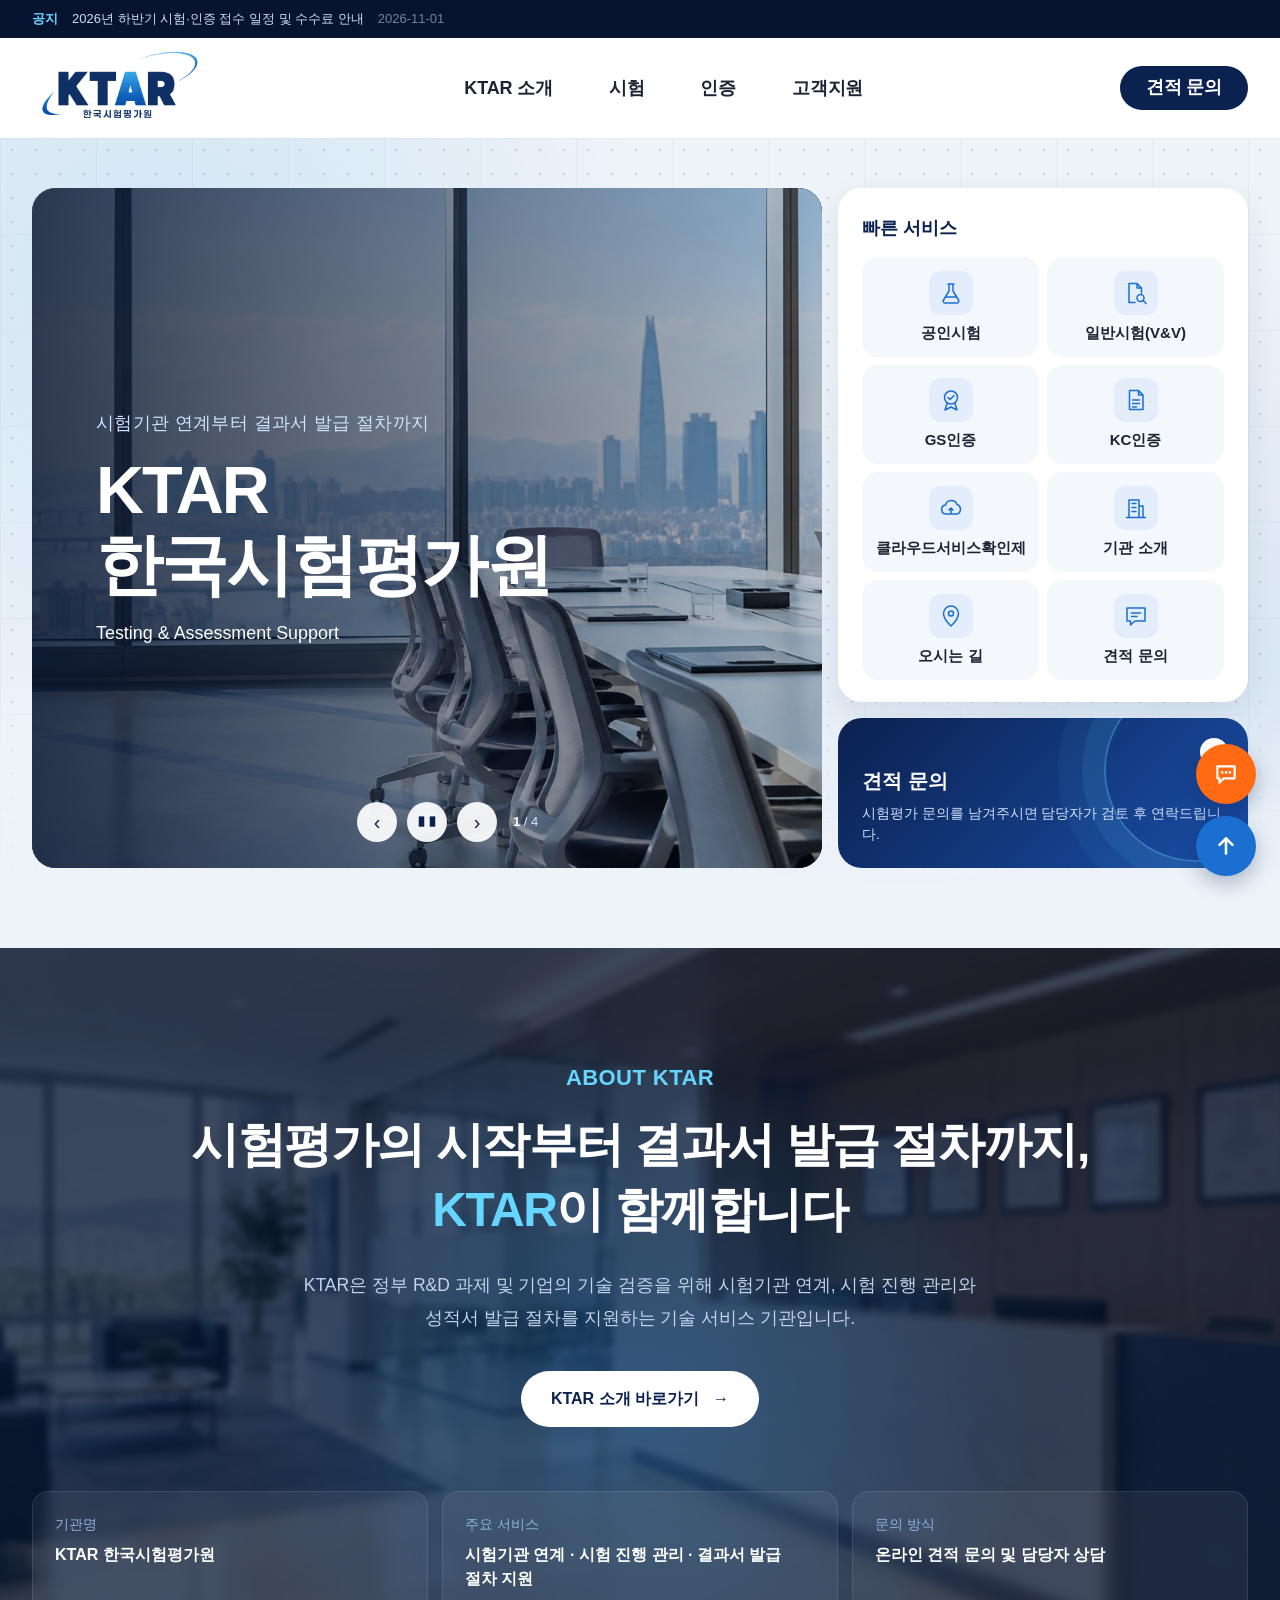
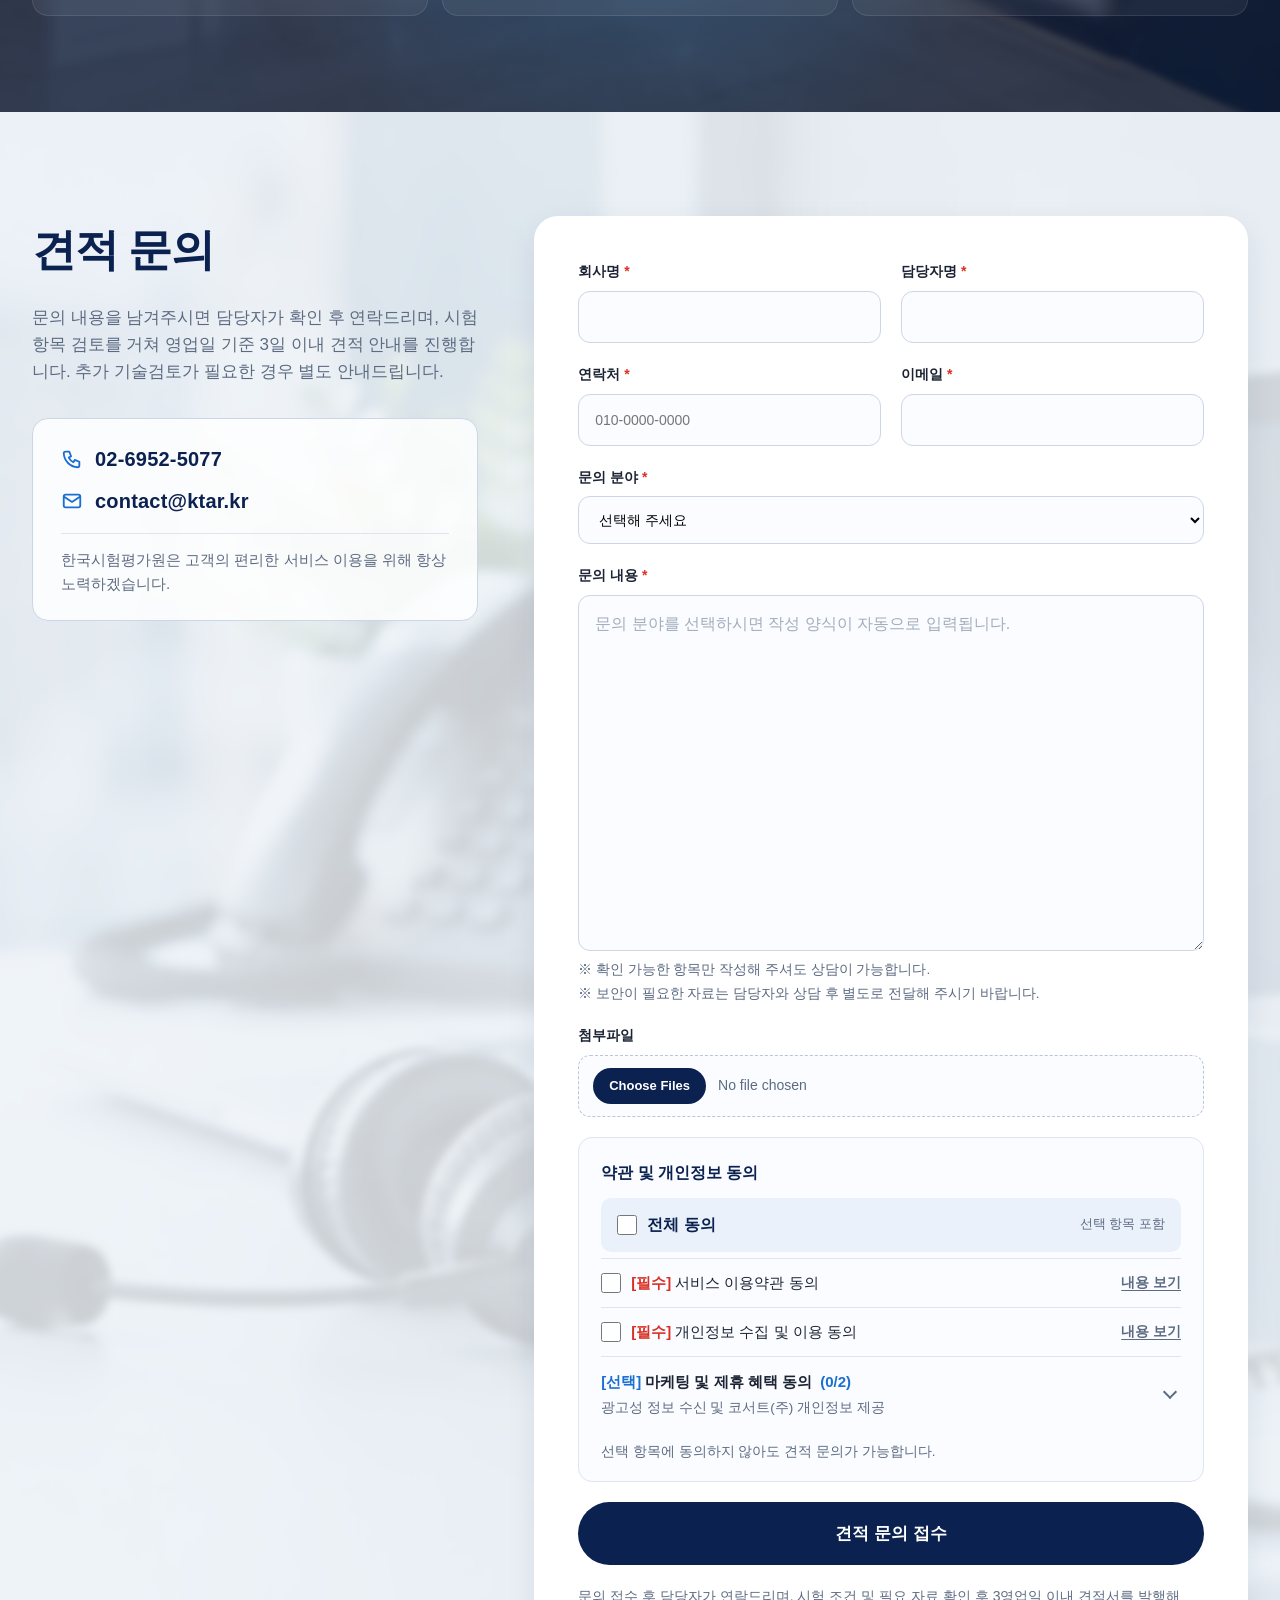
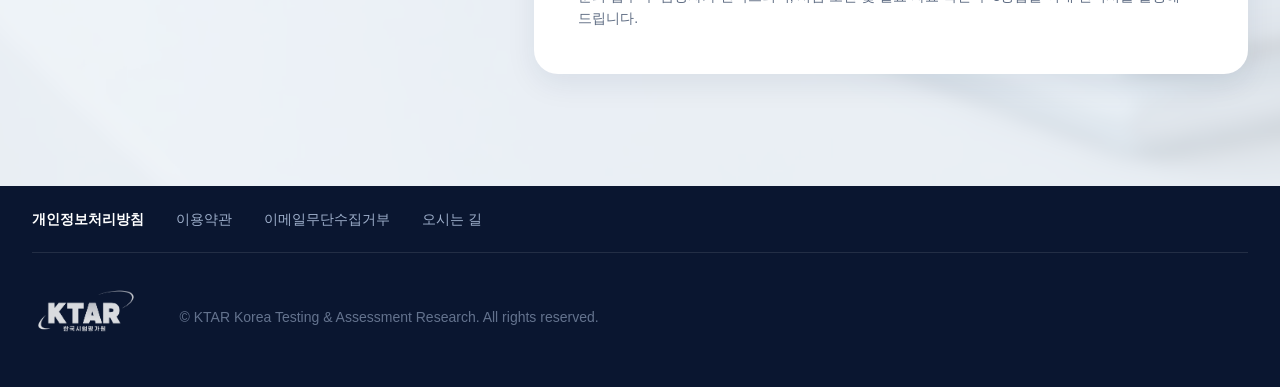
==== commit 6e10272c: "feat: 견적문의 약관 동의 영역 개편 (필수 2 + 선택 2, 동의서 모달) - 전체 동의(선택 포함), [필수] 이용약관·개인정보 수집·이용, [선택] 마케팅 수신·제3자 제" ====
--- a/index.html
+++ b/index.html
@@ -5,7 +5,7 @@
 <meta name="viewport" content="width=device-width, initial-scale=1">
 <title>KTAR 한국시험평가원</title>
 <meta name="description" content="KTAR 한국시험평가원 – 시험·인증·고객지원 서비스 안내 및 견적 문의">
-<link rel="stylesheet" href="css/style.css?v=20261124b">
+<link rel="stylesheet" href="css/style.css?v=20261125b">
 </head>
 <body id="top">
 
@@ -190,11 +190,35 @@
           </ul>
         </div>
         <label>첨부파일<input type="file" name="files" multiple></label>
-        <fieldset class="form__agrees">
-          <legend class="sr-only">약관 동의</legend>
-          <label class="form__agree form__agree--all"><input type="checkbox" data-agree-all> 모두 동의</label>
-          <label class="form__agree"><input type="checkbox" name="agree" data-agree required> 개인정보수집 동의 <i>(필수)</i></label>
-          <label class="form__agree"><input type="checkbox" name="agree_marketing" value="Y" data-agree> 마케팅 활용 동의 <span>(선택)</span></label>
+        <fieldset class="agree" id="agreeBox">
+          <legend class="agree__title">약관 및 개인정보 동의</legend>
+          <label class="agree__row agree__row--all"><input type="checkbox" data-agree-all><span>전체 동의</span><small>선택 항목 포함</small></label>
+          <div class="agree__row">
+            <label><input type="checkbox" name="agree_terms" value="Y" data-agree required><span><em class="agree__req">[필수]</em> 서비스 이용약관 동의</span></label>
+            <a href="legal/terms.html" data-legal class="agree__view">내용 보기</a>
+          </div>
+          <div class="agree__row">
+            <label><input type="checkbox" name="agree_privacy" value="Y" data-agree required><span><em class="agree__req">[필수]</em> 개인정보 수집 및 이용 동의</span></label>
+            <a href="legal/consent-privacy.html" data-legal class="agree__view">내용 보기</a>
+          </div>
+          <div class="agree__opt">
+            <button type="button" class="agree__toggle" aria-expanded="false" aria-controls="agreeOpt">
+              <span class="agree__opt-head"><em class="agree__sel">[선택]</em> 마케팅 및 제휴 혜택 동의 <b data-agree-count>(0/2)</b></span>
+              <span class="agree__opt-sub">광고성 정보 수신 및 코서트(주) 개인정보 제공</span>
+              <i class="agree__chev" aria-hidden="true"></i><span class="sr-only" data-agree-toggle-label>펼치기</span>
+            </button>
+            <div class="agree__opt-body" id="agreeOpt" hidden>
+              <div class="agree__row">
+                <label><input type="checkbox" name="agree_marketing" value="Y" data-agree data-agree-opt><span>마케팅 정보 수신 동의</span></label>
+                <a href="legal/consent-marketing.html" data-legal class="agree__view">내용 보기</a>
+              </div>
+              <div class="agree__row">
+                <label><input type="checkbox" name="agree_thirdparty" value="Y" data-agree data-agree-opt><span>개인정보 제3자 제공 동의 (코서트(주))</span></label>
+                <a href="legal/consent-thirdparty.html" data-legal class="agree__view">내용 보기</a>
+              </div>
+            </div>
+          </div>
+          <p class="agree__note">선택 항목에 동의하지 않아도 견적 문의가 가능합니다.</p>
         </fieldset>
         <p class="form__msg" role="status" aria-live="polite" hidden></p>
         <button type="submit" class="submit">견적 문의 접수</button>
@@ -208,7 +232,7 @@
   <div class="inner">
     <ul class="footer__links">
       <li><a href="#"><b>개인정보처리방침</b></a></li>
-      <li><a href="#">이용약관</a></li>
+      <li><a href="legal/terms.html" data-legal>이용약관</a></li>
       <li><a href="#">이메일무단수집거부</a></li>
       <li><a href="about/location.html">오시는 길</a></li>
     </ul>
@@ -226,7 +250,8 @@
   <a href="#top" class="float__b" aria-label="맨 위로"><svg><use href="#i-up"/></svg></a>
 </aside>
 
-<script src="js/main.js?v=20261125"></script>
+<script src="js/main.js?v=20261125b"></script>
 <script src="js/nav.js?v=20261124b"></script>
+<script src="js/legal.js?v=20261125b"></script>
 </body>
 </html>
--- a/css/style.css
+++ b/css/style.css
@@ -181,9 +181,6 @@
 .form input[type=text],.form input[type=tel],.form input[type=email],.form select,.form textarea{width:100%;padding:14px 16px;border:1px solid #cdd6e4;border-radius:12px;font:inherit;font-weight:400;background:#fafcff;transition:border-color .2s,box-shadow .2s}
 .form input:focus,.form select:focus,.form textarea:focus{outline:0;border-color:var(--sky);box-shadow:0 0 0 3px rgba(53,161,238,.2);background:#fff}
 .form textarea{resize:vertical}
-.form__agree{display:flex!important;align-items:center;gap:8px;font-weight:400!important;color:var(--muted)}
-.form__agree input{flex:none!important;width:18px;height:18px;accent-color:var(--navy)}
-.form__agree a{text-decoration:underline;color:var(--blue)}
 .form__msg{padding:12px 16px;border-radius:var(--radius-md);background:#e9f1fc;color:var(--navy);font-size:15px;font-weight:700}
 .form__msg.is-error{background:#fdecec;color:#c62828}
 .form__note{font-size:14px;line-height:1.6;color:var(--muted);word-break:keep-all}
@@ -323,11 +320,78 @@
 .form__hint{display:grid;gap:2px;font-size:13.5px;line-height:1.6;color:var(--muted);word-break:keep-all}
 .form input[type=file]{width:100%;padding:12px 14px;border:1px dashed #b9c5d8;border-radius:12px;background:#fafcff;font:inherit;font-weight:400;font-size:14px;color:var(--muted)}
 .form input[type=file]::file-selector-button{margin-right:12px;padding:8px 16px;border:0;border-radius:999px;background:var(--navy);color:#fff;font:inherit;font-weight:700;font-size:13px;cursor:pointer}
-.form__agrees{display:grid;gap:10px;padding:18px 20px;border:1px solid var(--line);border-radius:12px;background:#fafcff}
-.form__agree--all{padding-bottom:10px;border-bottom:1px solid var(--line);font-weight:700!important;color:var(--navy)!important}
-.form__agree i{color:#d93025;font-style:normal;font-size:13px}
-.form__agree span{font-size:13px}
 @media (max-width:768px){
   .form textarea{min-height:380px}
   .inquiry__contact li{font-size:18px}
 }
+
+/* ───── 약관 모달 (js/legal.js) · 약관 단독 페이지 ───── */
+.is-modal-open{overflow:hidden}
+.legal-modal{margin:auto;width:min(760px,calc(100% - 32px));max-height:min(86vh,900px);padding:0;border:0;border-radius:var(--radius-lg);background:#fff;color:var(--text);box-shadow:0 30px 80px rgba(4,14,40,.4);overflow:hidden}
+.legal-modal[open]{display:flex;flex-direction:column}
+.legal-modal::backdrop{background:rgba(6,20,47,.6)}
+.legal-modal__bar{display:flex;justify-content:flex-end;padding:12px 12px 0}
+.legal-modal__close{width:40px;height:40px;border-radius:50%;font-size:26px;line-height:1;color:var(--muted);transition:background .2s,color .2s}
+.legal-modal__close:hover,.legal-modal__close:focus-visible{background:var(--bg);color:var(--navy)}
+.legal-modal__body{flex:1;overflow-y:auto;padding:0 40px 8px;overscroll-behavior:contain}
+.legal-modal__foot{padding:16px 40px 24px;border-top:1px solid var(--line);text-align:center}
+.legal-modal__ok{min-width:160px;padding:13px 28px;border-radius:999px;background:var(--navy);color:#fff;font-weight:700;font-size:15px;transition:background .2s}
+.legal-modal__ok:hover{background:var(--blue)}
+.legal{word-break:keep-all;font-size:15px;line-height:1.8;color:#2c3750}
+.legal h1{font-size:26px;font-weight:800;letter-spacing:-.02em;color:var(--navy)}
+.legal__date{margin-top:6px;padding-bottom:20px;border-bottom:2px solid var(--navy);font-size:14px;color:var(--muted)}
+.legal h2{margin:28px 0 8px;font-size:16.5px;font-weight:800;color:var(--navy)}
+.legal ol{display:grid;gap:6px}
+.legal__circled li{display:flex;gap:6px}
+.legal__circled li span{flex:none}
+.legal__num{counter-reset:n}
+.legal__num li{counter-increment:n;display:flex;gap:6px}
+.legal__num li::before{content:counter(n) ".";flex:none;min-width:1.4em}
+.legal-page{background:var(--bg)}
+.legal-page main{max-width:860px;padding-top:48px;padding-bottom:80px}
+.legal-page__home{display:inline-block;margin-bottom:20px;font-weight:700;color:var(--blue)}
+.legal-page .legal{padding:40px;border-radius:var(--radius-lg);background:#fff;box-shadow:var(--shadow)}
+@media (max-width:768px){
+  .legal-modal{width:calc(100% - 20px);max-height:90vh}
+  .legal-modal__body{padding:0 22px 8px}
+  .legal-modal__foot{padding:14px 22px 18px}
+  .legal h1{font-size:22px}
+  .legal-page .legal{padding:24px 20px}
+}
+
+/* ───── 견적문의 약관 동의 영역 (필수 2 + 선택 2, 선택은 접힘) ───── */
+.agree{display:grid;gap:0;padding:6px 22px 18px;border:1px solid var(--line);border-radius:14px;background:#fafcff}
+.agree__title{float:left;width:100%;padding:16px 0 12px;font-size:16px;font-weight:800;color:var(--navy)}
+.agree__row{display:flex;align-items:center;justify-content:space-between;gap:12px;padding:12px 0;border-top:1px solid var(--line)}
+.form .agree label{display:flex;flex-wrap:nowrap;align-items:center;gap:10px;font-weight:500;font-size:15px;color:var(--text);cursor:pointer}
+.form .agree label>input{flex:none;width:20px;height:20px;margin:0;accent-color:var(--navy)}
+.agree__row--all{border-top:0;padding:14px 16px;margin-bottom:6px;border-radius:10px;background:#eaf1fb}
+.form .agree .agree__row--all span{font-weight:800;color:var(--navy);font-size:16px}
+.agree__row--all small{margin-left:auto;font-size:13px;color:var(--muted);font-weight:500}
+.agree__req{font-style:normal;font-weight:800;color:#d93025}
+.agree__sel{font-style:normal;font-weight:800;color:var(--blue)}
+.agree__view{flex:none;font-size:13.5px;font-weight:700;color:var(--muted);text-decoration:underline;text-underline-offset:3px}
+.agree__view:hover,.agree__view:focus-visible{color:var(--blue)}
+.agree__opt{border-top:1px solid var(--line)}
+.agree__toggle{position:relative;display:grid;gap:3px;width:100%;padding:13px 32px 13px 0;text-align:left;font:inherit;color:var(--text)}
+.agree__opt-head{font-size:15px;font-weight:600}
+.agree__opt-head b{margin-left:4px;color:var(--blue);font-weight:800}
+.agree__opt-sub{font-size:13.5px;color:var(--muted)}
+.agree__chev{position:absolute;right:6px;top:50%;width:10px;height:10px;margin-top:-7px;border-right:2px solid var(--muted);border-bottom:2px solid var(--muted);transform:rotate(45deg);transition:transform .2s}
+.agree__toggle[aria-expanded="true"] .agree__chev{transform:rotate(-135deg);margin-top:-2px}
+.agree__toggle:hover .agree__opt-head,.agree__toggle:focus-visible .agree__opt-head{color:var(--blue)}
+.agree__opt-body{margin:0 0 4px;padding:2px 14px;border-radius:10px;background:#fff;border:1px solid var(--line)}
+.agree__opt-body .agree__row:first-child{border-top:0}
+.agree__note{margin-top:10px;font-size:13.5px;color:var(--muted)}
+.legal__table{width:100%;margin:16px 0;border-collapse:collapse;border-top:2px solid var(--navy);font-size:14.5px}
+.legal__table th,.legal__table td{padding:12px 14px;border-bottom:1px solid var(--line);text-align:left;vertical-align:top}
+.legal__table thead th{background:#f3f6fa;color:var(--navy);font-weight:800}
+.legal__table tbody th{width:140px;background:#f8fafc;color:var(--navy);font-weight:700;white-space:nowrap}
+.legal__table strong{color:var(--navy);font-weight:700}
+.legal__notice{margin-top:12px;padding:14px 16px;border-left:3px solid var(--blue);background:#f2f8ff;font-weight:600;color:var(--navy)}
+.legal__contact{margin-top:12px;font-size:14px;color:var(--muted)}
+@media (max-width:768px){
+  .agree{padding:4px 14px 14px}
+  .form .agree label{font-size:14px}
+  .legal__table tbody th{width:96px;white-space:normal}
+}
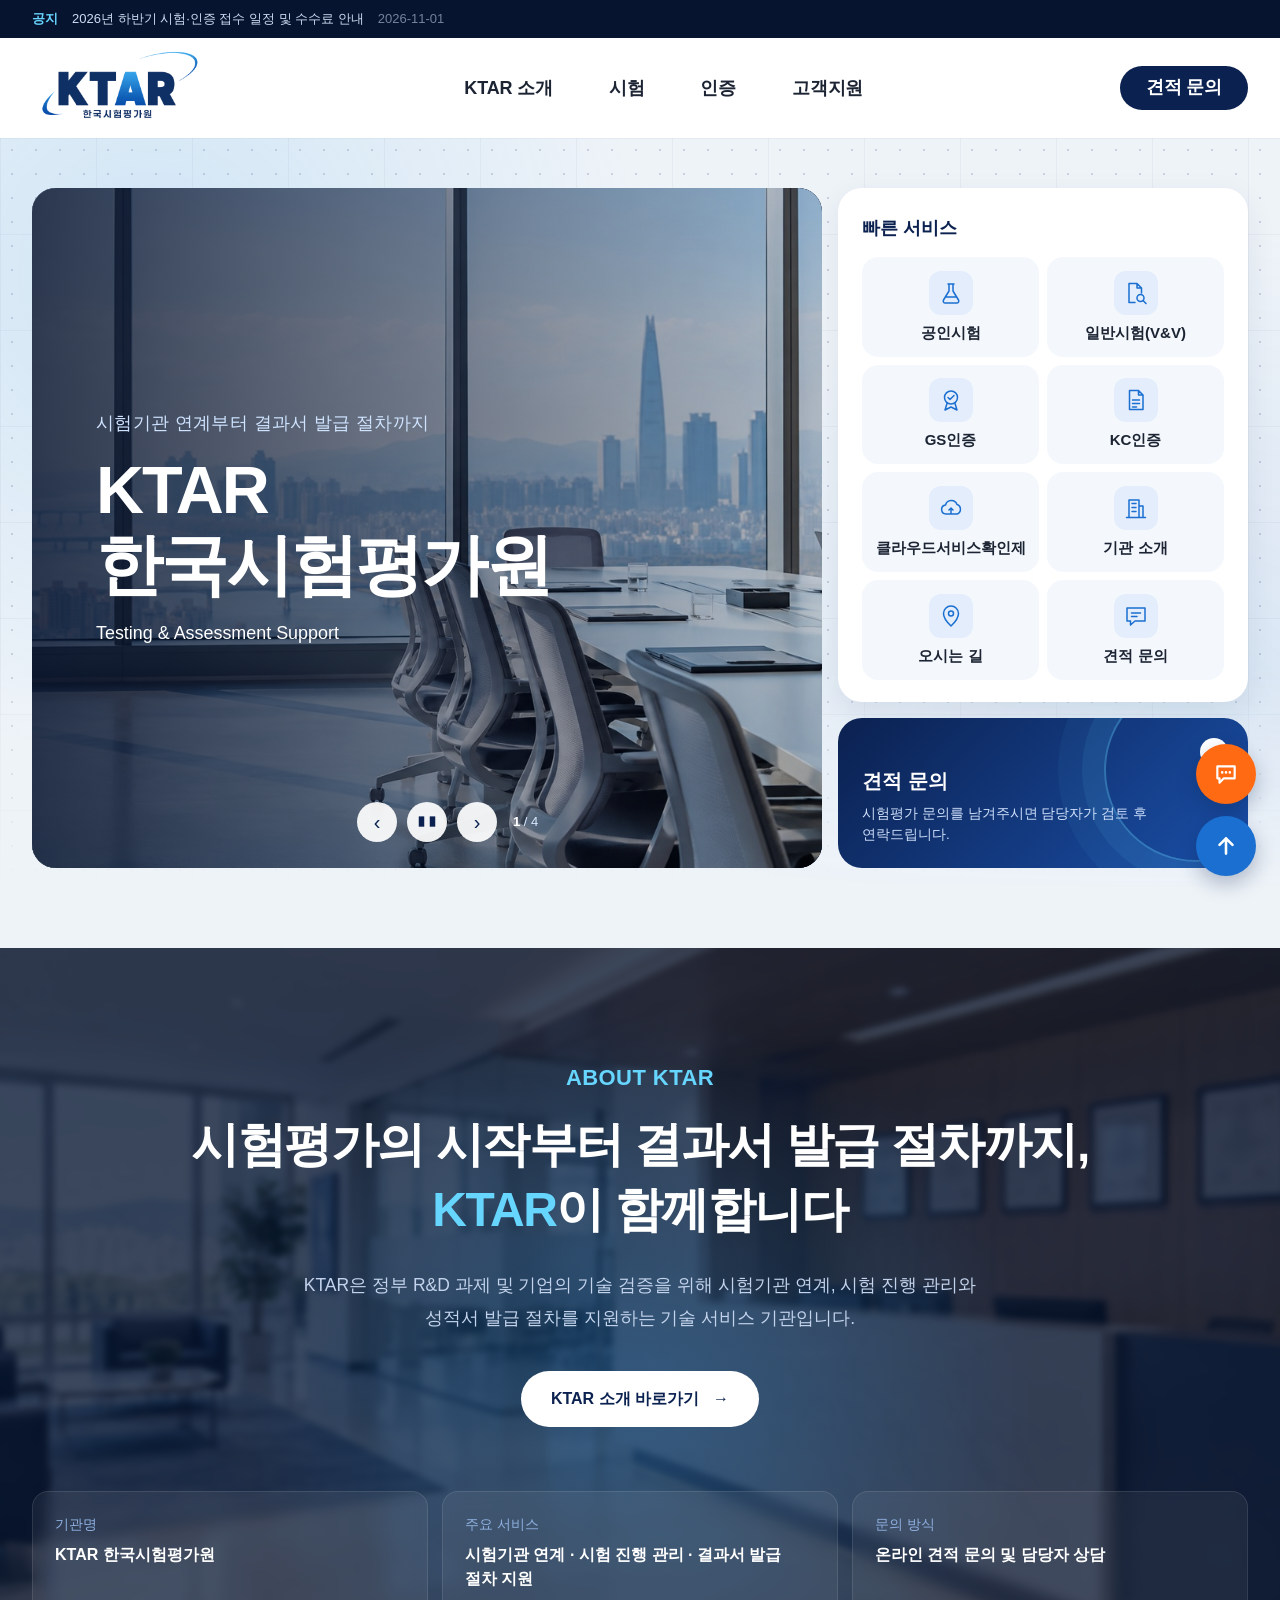
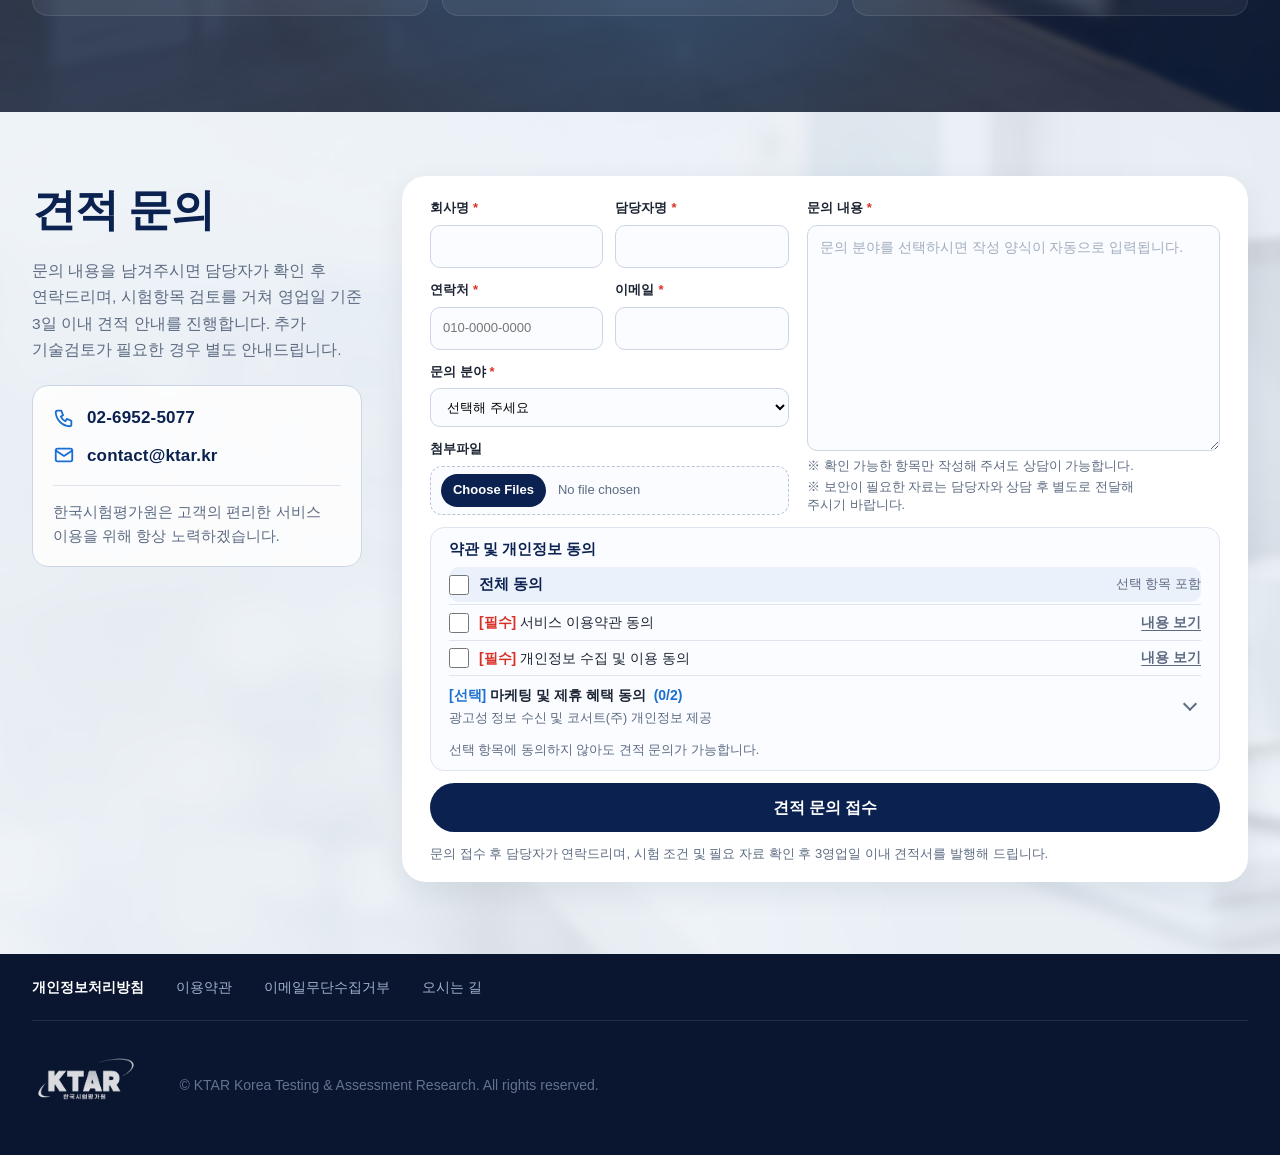
==== commit 0d6c176a: "feat: 클라우드서비스 표기 통일, 전 페이지 의미 단위 줄바꿈, 견적문의 폼 한 화면 크기로 압축 - 클라우드서비스확인제 페이지·문의 분야의 '클라우드 서비스' → '클라우드서" ====
--- a/index.html
+++ b/index.html
@@ -5,7 +5,7 @@
 <meta name="viewport" content="width=device-width, initial-scale=1">
 <title>KTAR 한국시험평가원</title>
 <meta name="description" content="KTAR 한국시험평가원 – 시험·인증·고객지원 서비스 안내 및 견적 문의">
-<link rel="stylesheet" href="css/style.css?v=20261125b">
+<link rel="stylesheet" href="css/style.css?v=20261125d">
 </head>
 <body id="top">
 
@@ -167,29 +167,33 @@
         </div>
       </div>
       <form class="form" id="inquiryForm" action="#" method="post" enctype="multipart/form-data" novalidate>
-        <div class="form__row">
-          <label>회사명 <i>*</i><input type="text" name="company" required></label>
-          <label>담당자명 <i>*</i><input type="text" name="name" required></label>
-        </div>
-        <div class="form__row">
-          <label>연락처 <i>*</i><input type="tel" name="tel" placeholder="010-0000-0000" required></label>
-          <label>이메일 <i>*</i><input type="email" name="email" required></label>
-        </div>
-        <label>문의 분야 <i>*</i>
-          <select name="type" id="inquiryType" required>
-            <option value="">선택해 주세요</option>
-            <option data-guide="certified">공인시험</option><option data-guide="vv">일반시험(V&amp;V)</option><option>GS인증</option><option data-guide="kc">KC인증</option><option>클라우드 서비스</option><option>기타</option>
-          </select>
-        </label>
-        <div class="form__field">
-          <label for="inquiryMessage">문의 내용 <i>*</i></label>
-          <textarea name="message" id="inquiryMessage" rows="12" required></textarea>
-          <ul class="form__hint">
-            <li>※ 확인 가능한 항목만 작성해 주셔도 상담이 가능합니다.</li>
-            <li>※ 보안이 필요한 자료는 담당자와 상담 후 별도로 전달해 주시기 바랍니다.</li>
-          </ul>
-        </div>
-        <label>첨부파일<input type="file" name="files" multiple></label>
+        <div class="form__main">
+          <div class="form__fields">
+            <div class="form__row">
+              <label>회사명 <i>*</i><input type="text" name="company" required></label>
+              <label>담당자명 <i>*</i><input type="text" name="name" required></label>
+            </div>
+            <div class="form__row">
+              <label>연락처 <i>*</i><input type="tel" name="tel" placeholder="010-0000-0000" required></label>
+              <label>이메일 <i>*</i><input type="email" name="email" required></label>
+            </div>
+            <label>문의 분야 <i>*</i>
+              <select name="type" id="inquiryType" required>
+                <option value="">선택해 주세요</option>
+                <option data-guide="certified">공인시험</option><option data-guide="vv">일반시험(V&amp;V)</option><option>GS인증</option><option data-guide="kc">KC인증</option><option>클라우드서비스</option><option>기타</option>
+              </select>
+            </label>
+            <label>첨부파일<input type="file" name="files" multiple></label>
+          </div>
+          <div class="form__field">
+            <label for="inquiryMessage">문의 내용 <i>*</i></label>
+            <textarea name="message" id="inquiryMessage" rows="8" required></textarea>
+            <ul class="form__hint">
+              <li>※ 확인 가능한 항목만 작성해 주셔도 상담이 가능합니다.</li>
+              <li>※ 보안이 필요한 자료는 담당자와 상담 후 별도로 전달해 주시기 바랍니다.</li>
+            </ul>
+          </div>
+        </div>
         <fieldset class="agree" id="agreeBox">
           <legend class="agree__title">약관 및 개인정보 동의</legend>
           <label class="agree__row agree__row--all"><input type="checkbox" data-agree-all><span>전체 동의</span><small>선택 항목 포함</small></label>
@@ -252,6 +256,7 @@
 
 <script src="js/main.js?v=20261125b"></script>
 <script src="js/nav.js?v=20261124b"></script>
-<script src="js/legal.js?v=20261125b"></script>
+<script src="js/wrap.js?v=20261125c"></script>
+<script src="js/legal.js?v=20261125c"></script>
 </body>
 </html>
--- a/css/style.css
+++ b/css/style.css
@@ -395,3 +395,59 @@
   .form .agree label{font-size:14px}
   .legal__table tbody th{width:96px;white-space:normal}
 }
+
+/* ───── 줄바꿈: 단어 단위 + 의미 단위(전 페이지 공통) ─────
+   keep-all: 한글 단어가 중간에서 끊기지 않게. overflow-wrap: 긴 이메일·URL 은 넘치지 않게.
+   balance: 제목·카드 제목은 줄 길이를 고르게. pretty: 본문 마지막 줄에 한 단어만 남지 않게. */
+body{word-break:keep-all;overflow-wrap:break-word}
+h1,h2,h3,h4,.gain b,.proc b,.docs2__list b,.chk__cta b,.proc-ban b,.slide__sub,.qs__grid a,.agree__opt-head{text-wrap:balance}
+p,li,dd,td,th,.gain span,.docs2__list span,.ph__lead,.kh p,.cmp-note,.legal__notice{text-wrap:pretty}
+
+/* ───── 견적문의: 한 화면(노트북 높이 약 800px)에 폼 전체가 들어오도록 압축 ─────
+   왼쪽 입력 항목 · 오른쪽 문의 내용을 나란히 두고 간격·동의 영역을 줄인다. */
+.inquiry{padding:64px 0 72px}
+.inquiry__inner{grid-template-columns:minmax(0,.78fr) minmax(0,2fr);gap:40px}
+.inquiry h2{margin-bottom:12px}
+.inquiry__head>p{font-size:15.5px;line-height:1.7}
+.inquiry__contact{margin-top:22px;padding:18px 20px}
+.inquiry__contact li{font-size:17px}
+.form{padding:26px 30px 22px;gap:14px}
+.form__main{display:grid;grid-template-columns:minmax(0,1fr) minmax(0,1.15fr);gap:18px}
+.form__fields{display:grid;gap:12px;align-content:start}
+.form__row{gap:12px}
+.form label,.form__field>label{gap:6px 4px;font-size:13px}
+.form input[type=text],.form input[type=tel],.form input[type=email],.form select{padding:10px 12px;border-radius:10px}
+.form input[type=file]{padding:7px 10px;font-size:13px}
+.form input[type=file]::file-selector-button{padding:6px 12px}
+.form__field{display:flex;flex-direction:column;gap:6px}
+.form textarea{flex:1;min-height:0;height:100%;padding:10px 12px;border-radius:10px;font-size:14px;line-height:1.6}
+.form__hint{font-size:12.5px;line-height:1.5}
+.agree{padding:2px 18px 10px}
+.agree__title{padding:10px 0 8px;font-size:14.5px}
+.agree__row{padding:7px 0}
+.agree__row--all{padding:8px 12px;margin-bottom:2px}
+.form .agree label{font-size:14px}
+.form .agree .agree__row--all span{font-size:14.5px}
+.agree__toggle{padding:8px 28px 8px 0;gap:1px}
+.agree__opt-head{font-size:14px}
+.agree__opt-sub{font-size:12.5px}
+.agree__note{margin-top:4px;font-size:12.5px}
+.submit{padding:14px;font-size:16px}
+.form__note{font-size:13px;line-height:1.5}
+@media (max-width:1100px){
+  .inquiry__inner{grid-template-columns:1fr;gap:28px}
+}
+@media (max-width:768px){
+  .form__main{grid-template-columns:minmax(0,1fr)}
+  .form textarea{height:auto;min-height:250px}
+}
+.form{padding:22px 28px 18px;gap:12px}
+.agree__title{padding:8px 0 6px}
+.agree__row{padding:6px 0}
+.submit{padding:12px}
+@media (max-width:768px){
+  .inquiry{padding:48px 0 56px}
+  .form{padding:20px 16px 16px}
+  .form .form__row{grid-template-columns:1fr 1fr;gap:10px}
+  .form textarea{min-height:220px}
+}
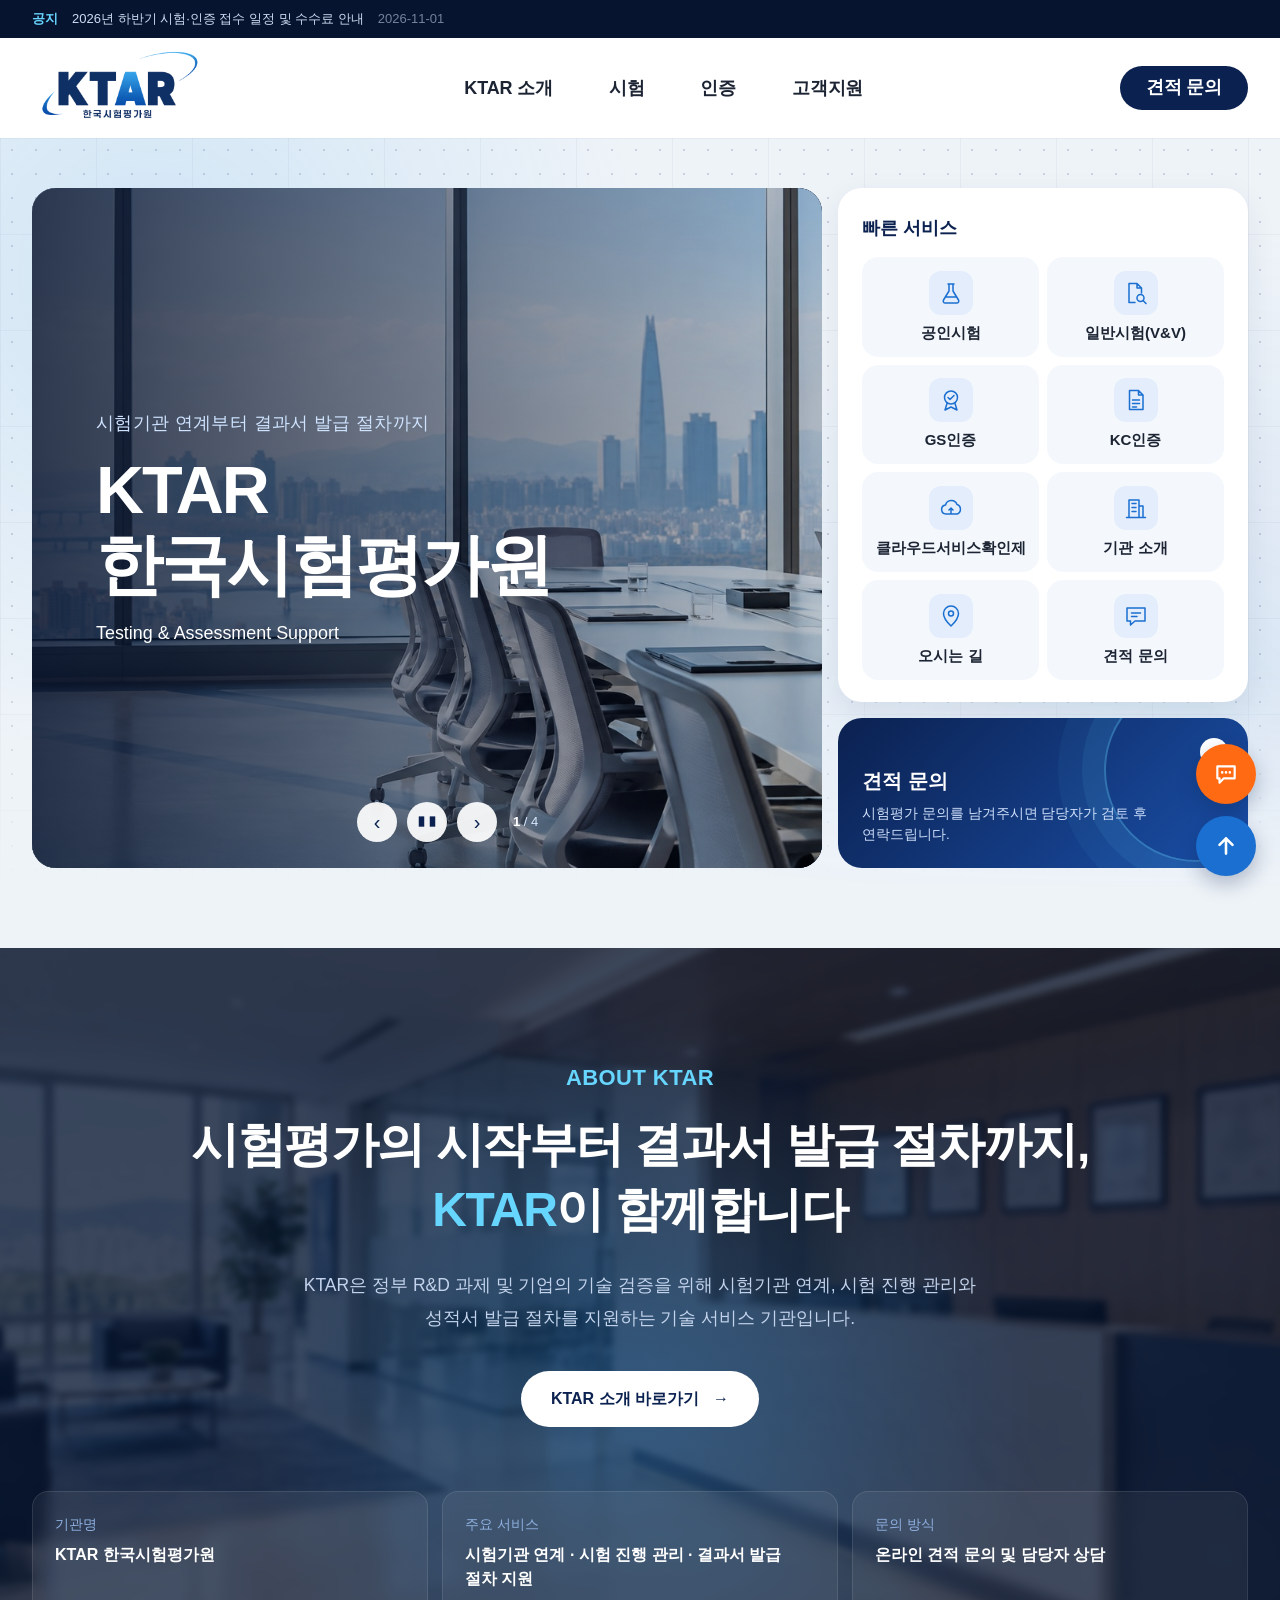
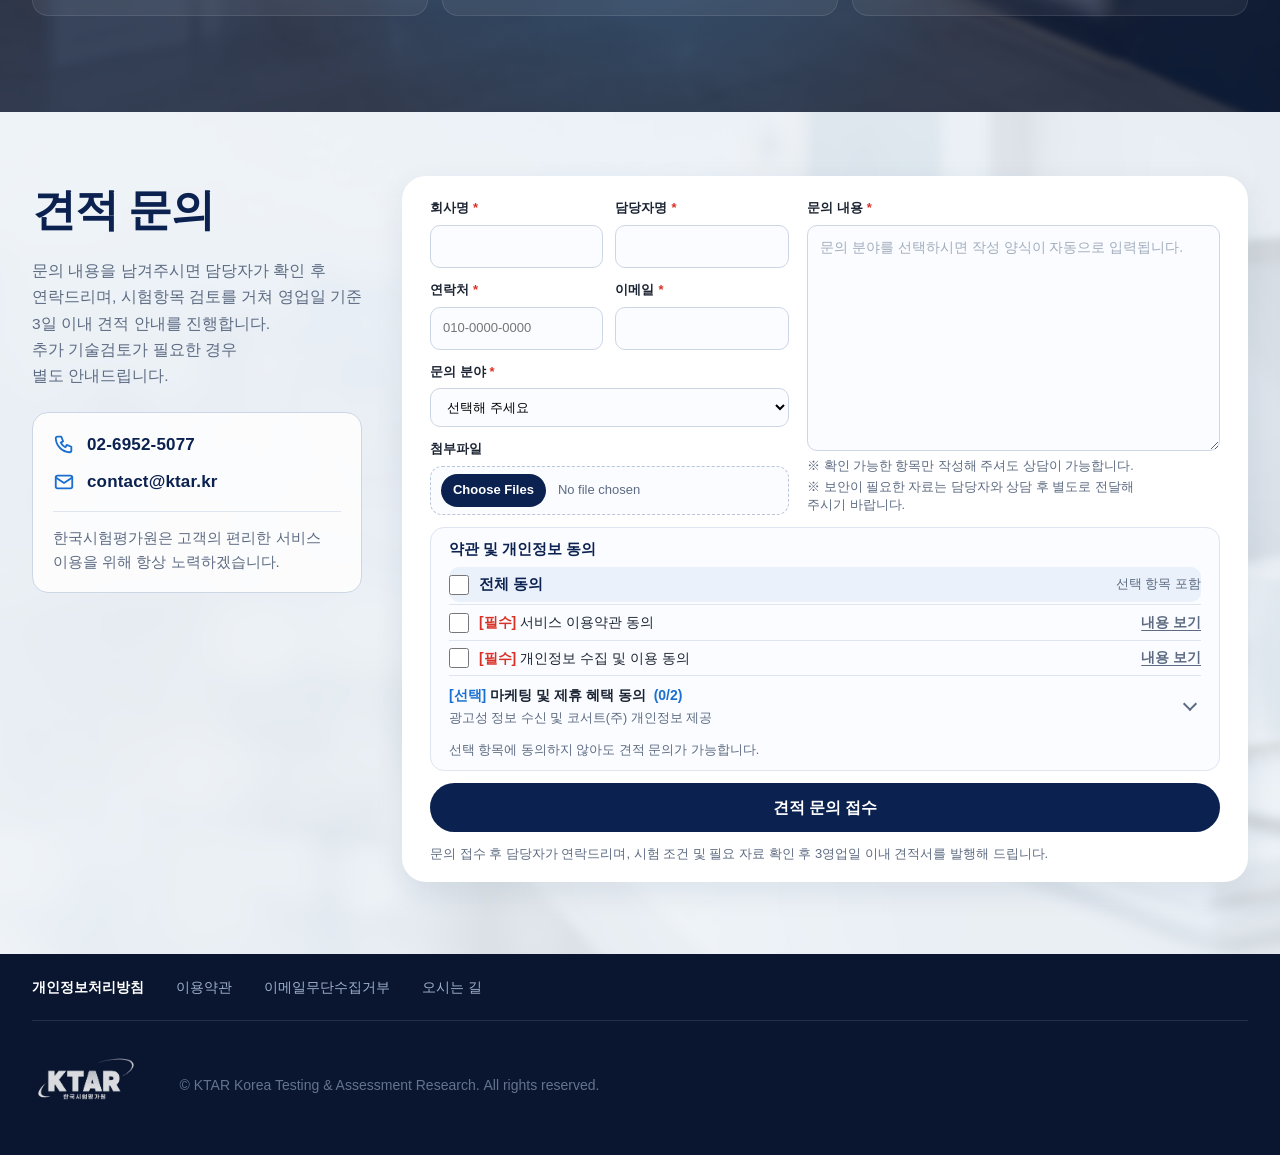
==== commit 0ee5197c: "feat: 의미 단위 줄바꿈 규칙 강화 (꾸밈말·조사·복합명사 묶기, 문장 단위 줄바꿈, 제목 끝 어절 보호) Co-Authored-By: Claude Opus 5.5 <norep" ====
--- a/index.html
+++ b/index.html
@@ -5,7 +5,7 @@
 <meta name="viewport" content="width=device-width, initial-scale=1">
 <title>KTAR 한국시험평가원</title>
 <meta name="description" content="KTAR 한국시험평가원 – 시험·인증·고객지원 서비스 안내 및 견적 문의">
-<link rel="stylesheet" href="css/style.css?v=20261125d">
+<link rel="stylesheet" href="css/style.css?v=20261125g">
 </head>
 <body id="top">
 
@@ -256,7 +256,7 @@
 
 <script src="js/main.js?v=20261125b"></script>
 <script src="js/nav.js?v=20261124b"></script>
-<script src="js/wrap.js?v=20261125c"></script>
+<script src="js/wrap.js?v=20261125p"></script>
 <script src="js/legal.js?v=20261125c"></script>
 </body>
 </html>
--- a/css/style.css
+++ b/css/style.css
@@ -451,3 +451,8 @@
   .form .form__row{grid-template-columns:1fr 1fr;gap:10px}
   .form textarea{min-height:220px}
 }
+
+/* 문장 단위 줄바꿈(js/wrap.js): 다음 문장이 남은 자리에 통째로 안 들어가면 새 줄에서 시작 */
+.wrap-sen{display:inline-block;max-width:100%}
+/* 표 안의 바로가기 링크("인증 서비스 보기")는 한 줄로 */
+.tbl td a{white-space:nowrap}
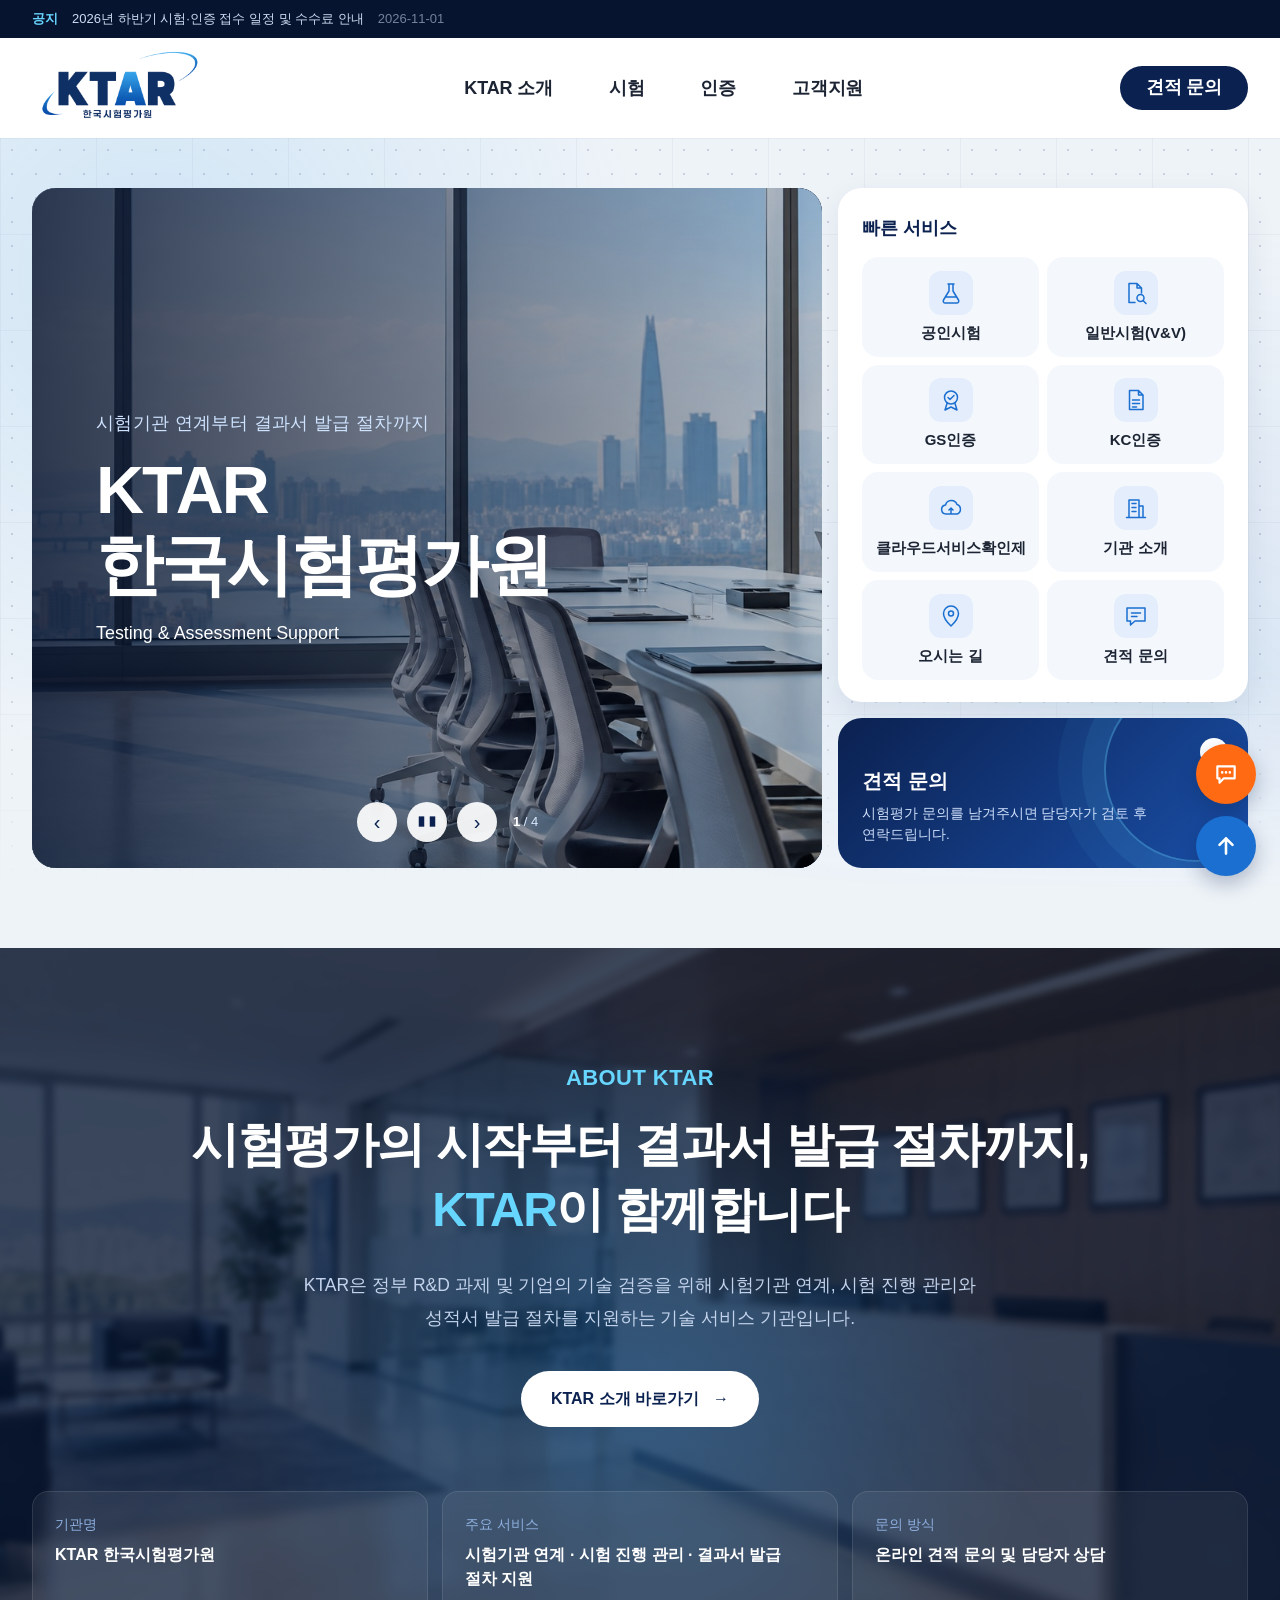
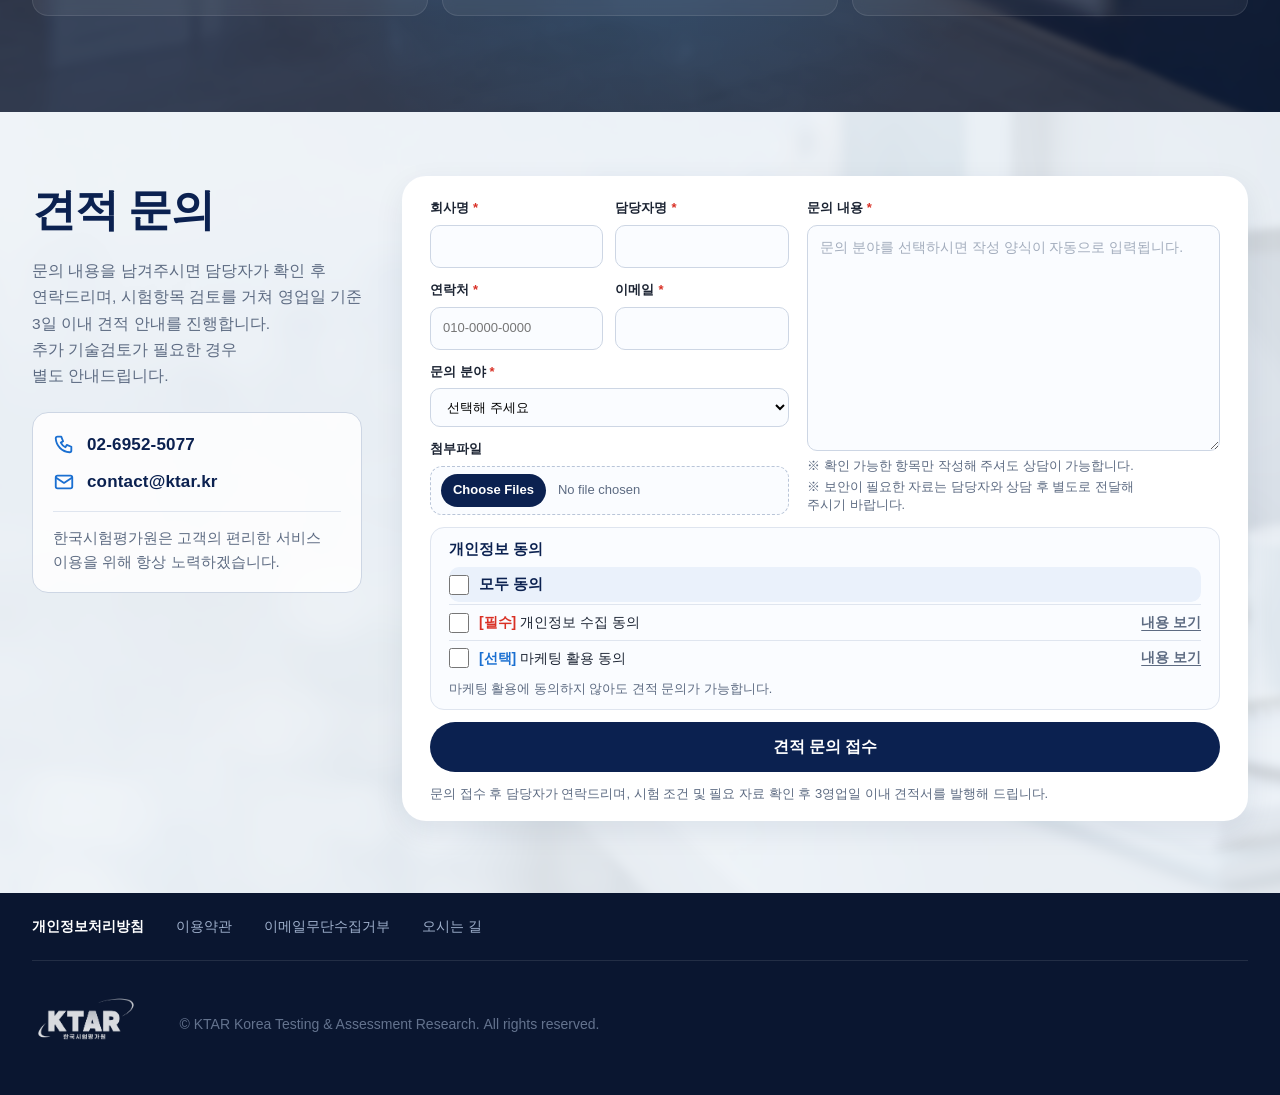
==== commit 22e7cef5: "feat: 견적문의 동의 항목을 고객사 요청대로 3종(모두 동의, [필수] 개인정보 수집, [선택] 마케팅 활용)으로 단순화 - 이용약관·제3자 제공 동의 항목과 선택 항목 접기 " ====
--- a/index.html
+++ b/index.html
@@ -5,7 +5,7 @@
 <meta name="viewport" content="width=device-width, initial-scale=1">
 <title>KTAR 한국시험평가원</title>
 <meta name="description" content="KTAR 한국시험평가원 – 시험·인증·고객지원 서비스 안내 및 견적 문의">
-<link rel="stylesheet" href="css/style.css?v=20261125g">
+<link rel="stylesheet" href="css/style.css?v=20261125h">
 </head>
 <body id="top">
 
@@ -195,34 +195,17 @@
           </div>
         </div>
         <fieldset class="agree" id="agreeBox">
-          <legend class="agree__title">약관 및 개인정보 동의</legend>
-          <label class="agree__row agree__row--all"><input type="checkbox" data-agree-all><span>전체 동의</span><small>선택 항목 포함</small></label>
+          <legend class="agree__title">개인정보 동의</legend>
+          <label class="agree__row agree__row--all"><input type="checkbox" data-agree-all><span>모두 동의</span></label>
           <div class="agree__row">
-            <label><input type="checkbox" name="agree_terms" value="Y" data-agree required><span><em class="agree__req">[필수]</em> 서비스 이용약관 동의</span></label>
-            <a href="legal/terms.html" data-legal class="agree__view">내용 보기</a>
+            <label><input type="checkbox" name="agree_privacy" value="Y" data-agree required><span><em class="agree__req">[필수]</em> 개인정보 수집 동의</span></label>
+            <a href="legal/consent-privacy.html" data-legal class="agree__view">내용 보기</a>
           </div>
           <div class="agree__row">
-            <label><input type="checkbox" name="agree_privacy" value="Y" data-agree required><span><em class="agree__req">[필수]</em> 개인정보 수집 및 이용 동의</span></label>
-            <a href="legal/consent-privacy.html" data-legal class="agree__view">내용 보기</a>
-          </div>
-          <div class="agree__opt">
-            <button type="button" class="agree__toggle" aria-expanded="false" aria-controls="agreeOpt">
-              <span class="agree__opt-head"><em class="agree__sel">[선택]</em> 마케팅 및 제휴 혜택 동의 <b data-agree-count>(0/2)</b></span>
-              <span class="agree__opt-sub">광고성 정보 수신 및 코서트(주) 개인정보 제공</span>
-              <i class="agree__chev" aria-hidden="true"></i><span class="sr-only" data-agree-toggle-label>펼치기</span>
-            </button>
-            <div class="agree__opt-body" id="agreeOpt" hidden>
-              <div class="agree__row">
-                <label><input type="checkbox" name="agree_marketing" value="Y" data-agree data-agree-opt><span>마케팅 정보 수신 동의</span></label>
-                <a href="legal/consent-marketing.html" data-legal class="agree__view">내용 보기</a>
-              </div>
-              <div class="agree__row">
-                <label><input type="checkbox" name="agree_thirdparty" value="Y" data-agree data-agree-opt><span>개인정보 제3자 제공 동의 (코서트(주))</span></label>
-                <a href="legal/consent-thirdparty.html" data-legal class="agree__view">내용 보기</a>
-              </div>
-            </div>
-          </div>
-          <p class="agree__note">선택 항목에 동의하지 않아도 견적 문의가 가능합니다.</p>
+            <label><input type="checkbox" name="agree_marketing" value="Y" data-agree><span><em class="agree__sel">[선택]</em> 마케팅 활용 동의</span></label>
+            <a href="legal/consent-marketing.html" data-legal class="agree__view">내용 보기</a>
+          </div>
+          <p class="agree__note">마케팅 활용에 동의하지 않아도 견적 문의가 가능합니다.</p>
         </fieldset>
         <p class="form__msg" role="status" aria-live="polite" hidden></p>
         <button type="submit" class="submit">견적 문의 접수</button>
@@ -254,9 +237,9 @@
   <a href="#top" class="float__b" aria-label="맨 위로"><svg><use href="#i-up"/></svg></a>
 </aside>
 
-<script src="js/main.js?v=20261125b"></script>
+<script src="js/main.js?v=20261125c"></script>
 <script src="js/nav.js?v=20261124b"></script>
-<script src="js/wrap.js?v=20261125p"></script>
+<script src="js/wrap.js?v=20261125r"></script>
 <script src="js/legal.js?v=20261125c"></script>
 </body>
 </html>
--- a/css/style.css
+++ b/css/style.css
@@ -365,23 +365,12 @@
 .agree__row{display:flex;align-items:center;justify-content:space-between;gap:12px;padding:12px 0;border-top:1px solid var(--line)}
 .form .agree label{display:flex;flex-wrap:nowrap;align-items:center;gap:10px;font-weight:500;font-size:15px;color:var(--text);cursor:pointer}
 .form .agree label>input{flex:none;width:20px;height:20px;margin:0;accent-color:var(--navy)}
-.agree__row--all{border-top:0;padding:14px 16px;margin-bottom:6px;border-radius:10px;background:#eaf1fb}
+.agree__row--all{justify-content:flex-start;border-top:0;padding:14px 16px;margin-bottom:6px;border-radius:10px;background:#eaf1fb}
 .form .agree .agree__row--all span{font-weight:800;color:var(--navy);font-size:16px}
-.agree__row--all small{margin-left:auto;font-size:13px;color:var(--muted);font-weight:500}
 .agree__req{font-style:normal;font-weight:800;color:#d93025}
 .agree__sel{font-style:normal;font-weight:800;color:var(--blue)}
 .agree__view{flex:none;font-size:13.5px;font-weight:700;color:var(--muted);text-decoration:underline;text-underline-offset:3px}
 .agree__view:hover,.agree__view:focus-visible{color:var(--blue)}
-.agree__opt{border-top:1px solid var(--line)}
-.agree__toggle{position:relative;display:grid;gap:3px;width:100%;padding:13px 32px 13px 0;text-align:left;font:inherit;color:var(--text)}
-.agree__opt-head{font-size:15px;font-weight:600}
-.agree__opt-head b{margin-left:4px;color:var(--blue);font-weight:800}
-.agree__opt-sub{font-size:13.5px;color:var(--muted)}
-.agree__chev{position:absolute;right:6px;top:50%;width:10px;height:10px;margin-top:-7px;border-right:2px solid var(--muted);border-bottom:2px solid var(--muted);transform:rotate(45deg);transition:transform .2s}
-.agree__toggle[aria-expanded="true"] .agree__chev{transform:rotate(-135deg);margin-top:-2px}
-.agree__toggle:hover .agree__opt-head,.agree__toggle:focus-visible .agree__opt-head{color:var(--blue)}
-.agree__opt-body{margin:0 0 4px;padding:2px 14px;border-radius:10px;background:#fff;border:1px solid var(--line)}
-.agree__opt-body .agree__row:first-child{border-top:0}
 .agree__note{margin-top:10px;font-size:13.5px;color:var(--muted)}
 .legal__table{width:100%;margin:16px 0;border-collapse:collapse;border-top:2px solid var(--navy);font-size:14.5px}
 .legal__table th,.legal__table td{padding:12px 14px;border-bottom:1px solid var(--line);text-align:left;vertical-align:top}
@@ -400,7 +389,7 @@
    keep-all: 한글 단어가 중간에서 끊기지 않게. overflow-wrap: 긴 이메일·URL 은 넘치지 않게.
    balance: 제목·카드 제목은 줄 길이를 고르게. pretty: 본문 마지막 줄에 한 단어만 남지 않게. */
 body{word-break:keep-all;overflow-wrap:break-word}
-h1,h2,h3,h4,.gain b,.proc b,.docs2__list b,.chk__cta b,.proc-ban b,.slide__sub,.qs__grid a,.agree__opt-head{text-wrap:balance}
+h1,h2,h3,h4,.gain b,.proc b,.docs2__list b,.chk__cta b,.proc-ban b,.slide__sub,.qs__grid a{text-wrap:balance}
 p,li,dd,td,th,.gain span,.docs2__list span,.ph__lead,.kh p,.cmp-note,.legal__notice{text-wrap:pretty}
 
 /* ───── 견적문의: 한 화면(노트북 높이 약 800px)에 폼 전체가 들어오도록 압축 ─────
@@ -428,9 +417,6 @@
 .agree__row--all{padding:8px 12px;margin-bottom:2px}
 .form .agree label{font-size:14px}
 .form .agree .agree__row--all span{font-size:14.5px}
-.agree__toggle{padding:8px 28px 8px 0;gap:1px}
-.agree__opt-head{font-size:14px}
-.agree__opt-sub{font-size:12.5px}
 .agree__note{margin-top:4px;font-size:12.5px}
 .submit{padding:14px;font-size:16px}
 .form__note{font-size:13px;line-height:1.5}
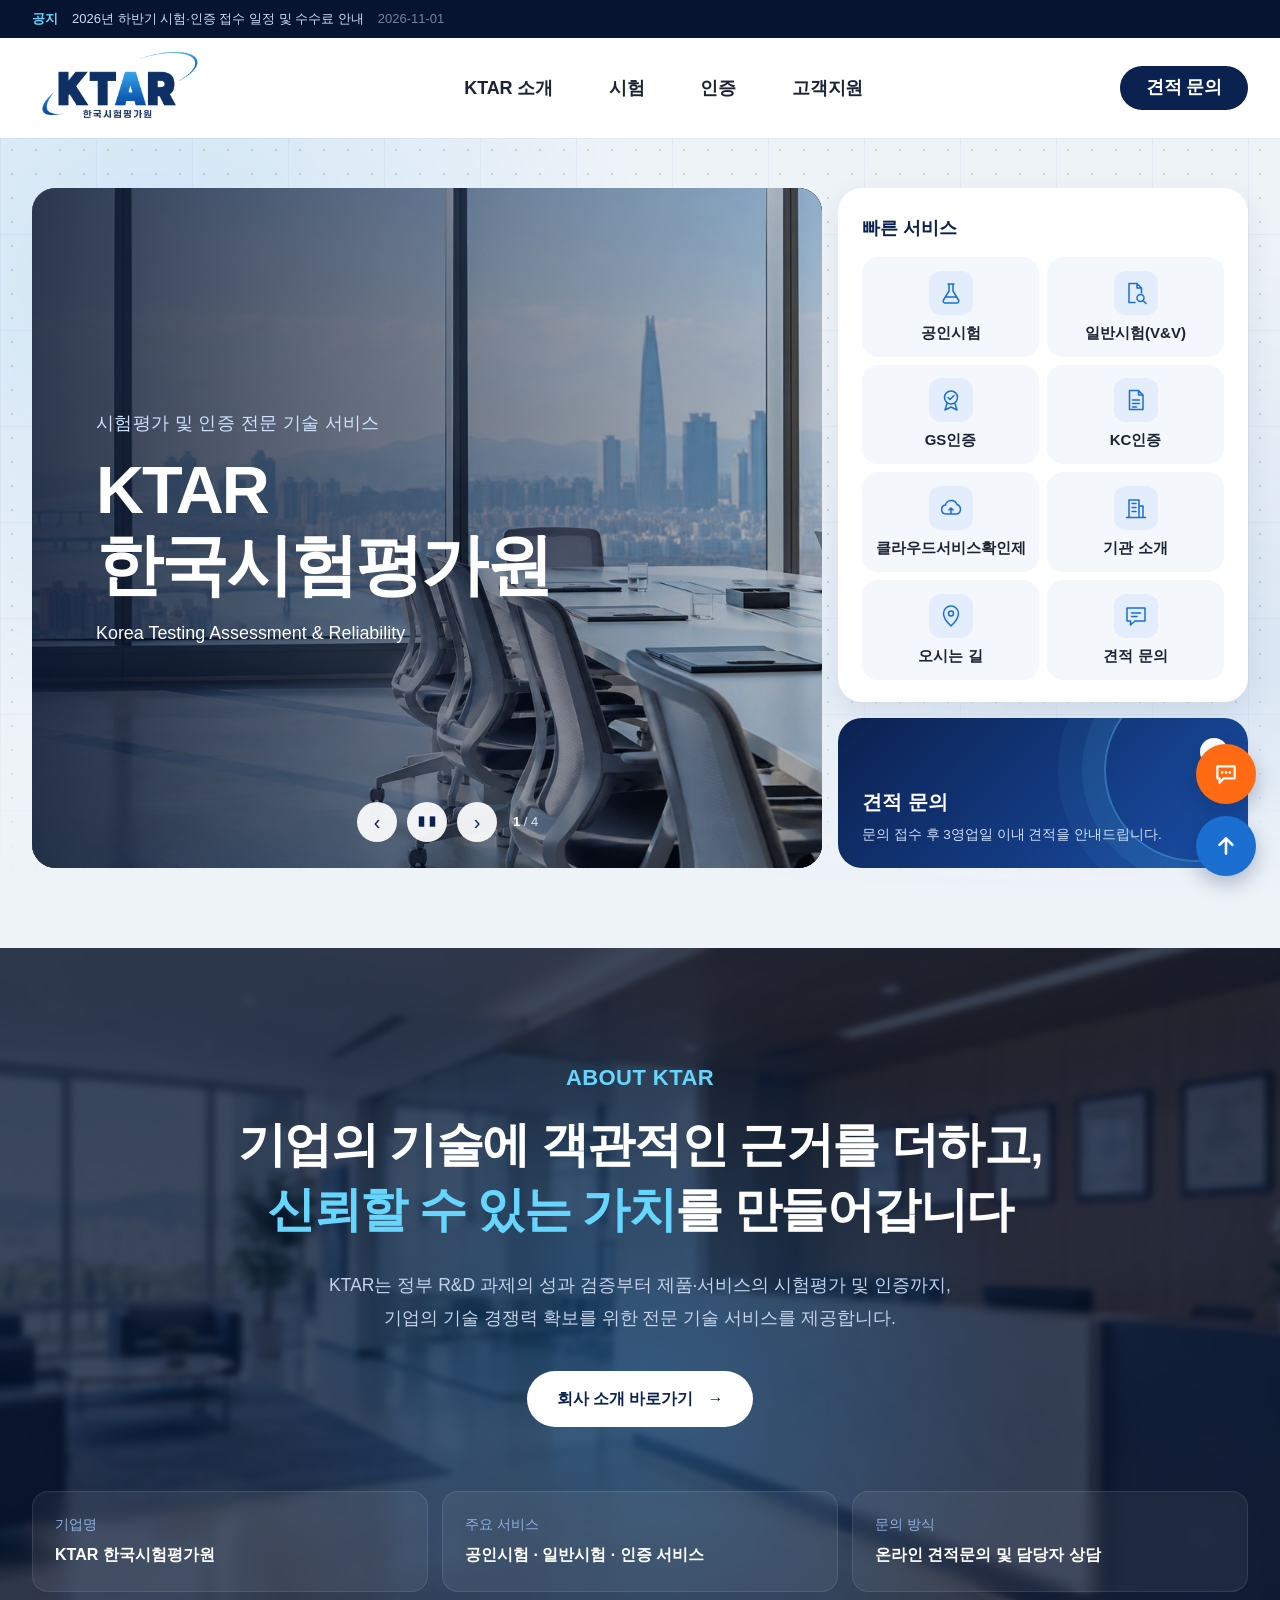
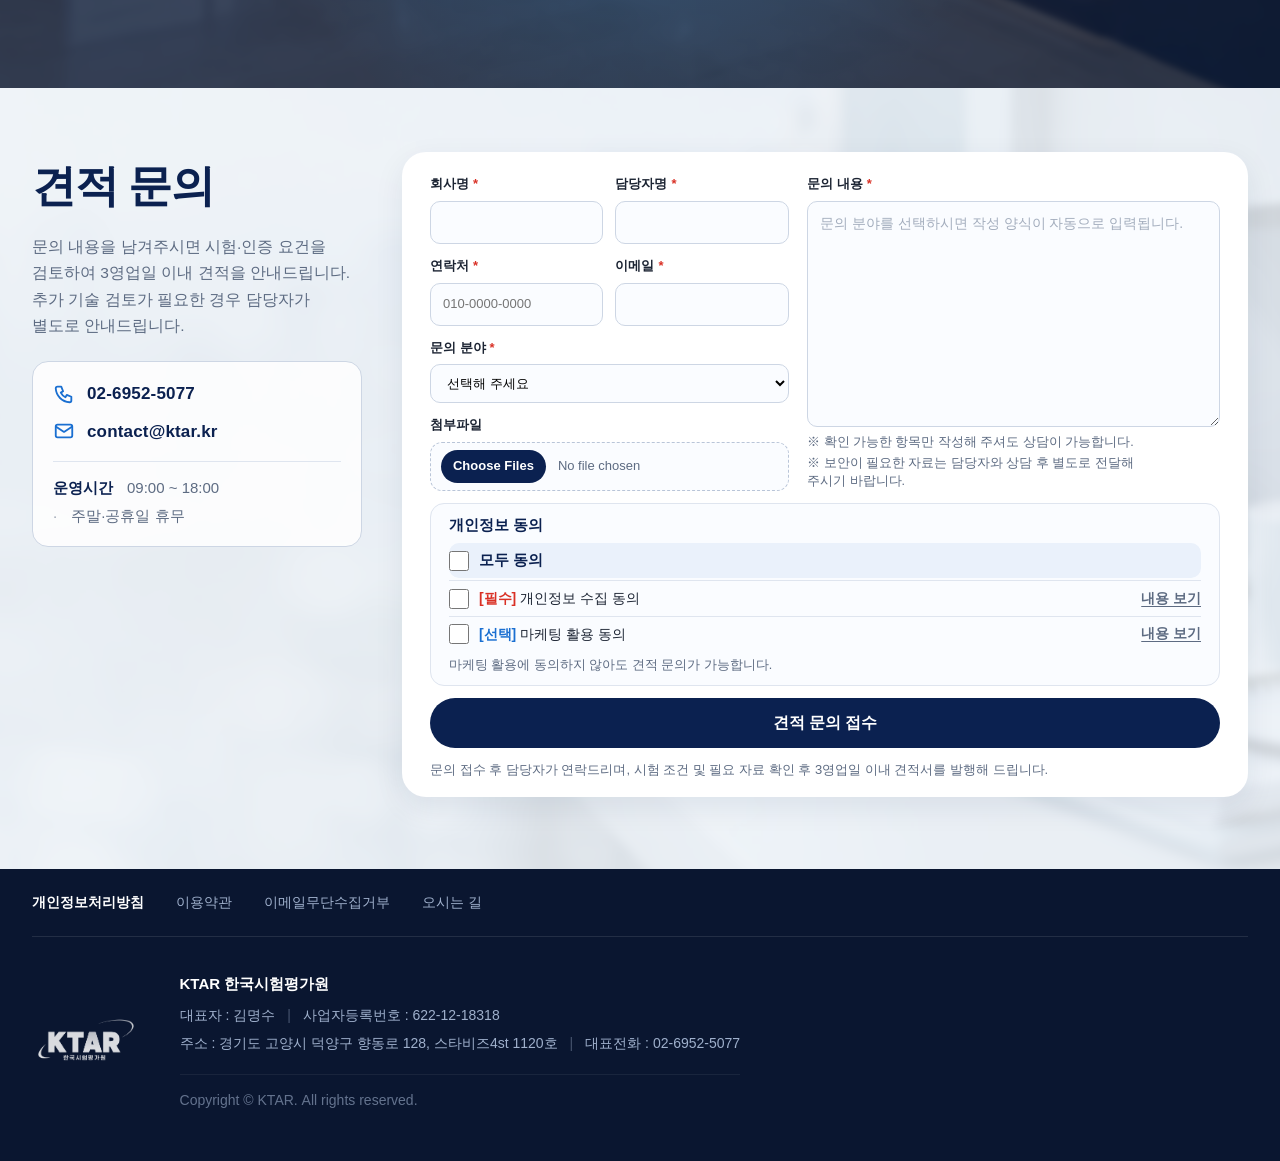
==== commit 1831f82a: "feat: 고객사 Figma 11-25 시안 코멘트 39건 반영 - 공통: 푸터 사업자 정보, 서브페이지 하단 견적문의 문구 통일, 히어로 보조 버튼 "진행 절차 보기" - 메인:" ====
--- a/index.html
+++ b/index.html
@@ -5,7 +5,7 @@
 <meta name="viewport" content="width=device-width, initial-scale=1">
 <title>KTAR 한국시험평가원</title>
 <meta name="description" content="KTAR 한국시험평가원 – 시험·인증·고객지원 서비스 안내 및 견적 문의">
-<link rel="stylesheet" href="css/style.css?v=20261125h">
+<link rel="stylesheet" href="css/style.css?v=20261127a">
 </head>
 <body id="top">
 
@@ -83,30 +83,30 @@
         <div class="slides">
           <article class="slide slide--1 is-active">
             <div class="slide__txt">
-              <p class="slide__sub">시험기관 연계부터 결과서 발급 절차까지</p>
+              <p class="slide__sub">시험평가 및 인증 전문 기술 서비스</p>
               <h1>KTAR 한국시험평가원</h1>
-              <p class="slide__en">Testing &amp; Assessment Support</p>
+              <p class="slide__en">Korea Testing Assessment &amp; Reliability</p>
             </div>
           </article>
           <article class="slide slide--2">
             <div class="slide__txt">
-              <p class="slide__sub">정부 R&amp;D 과제의 정량적 성과 검증 지원</p>
-              <h2>시험평가 기술 서비스</h2>
-              <p class="slide__en">R&amp;D Testing Support</p>
+              <p class="slide__sub">정부 R&amp;D 과제의 정량적 목표 및 성과 검증</p>
+              <h2>연구개발 성과를 객관적인 근거로</h2>
+              <p class="slide__en">R&amp;D Testing &amp; Evaluation</p>
             </div>
           </article>
           <article class="slide slide--3">
             <div class="slide__txt">
-              <p class="slide__sub">시험항목 검토부터 견적 안내까지</p>
-              <h2>기업과 함께하는 시험평가</h2>
-              <p class="slide__en">Technical Service Partner</p>
+              <p class="slide__sub">제품•서비스의 특성과 목적에 맞는 공인시험 및 일반 시험</p>
+              <h2>기술의 성능을 신뢰할 수 있는 결과로</h2>
+              <p class="slide__en">Testing &amp; Assessment Services</p>
             </div>
           </article>
           <article class="slide slide--4">
             <div class="slide__txt">
-              <p class="slide__sub">GS·KC·클라우드서비스확인제 인증 절차 지원</p>
-              <h2>인증 준비부터 심사 대응까지</h2>
-              <p class="slide__en">Certification Support</p>
+              <p class="slide__sub">GS인증 • KC인증 • 클라우드서비스 확인제</p>
+              <h2>제품과 서비스의 신뢰, 인증을 통한 경쟁력</h2>
+              <p class="slide__en">Certification &amp; Verification Services</p>
             </div>
           </article>
         </div>
@@ -132,7 +132,7 @@
         </ul>
       </nav>
 
-      <a href="#inquiry" class="promo"><b>견적 문의</b><span>시험평가 문의를 남겨주시면 담당자가 검토 후 연락드립니다.</span><i aria-hidden="true">&#8599;</i></a>
+      <a href="#inquiry" class="promo"><b>견적 문의</b><span>문의 접수 후 3영업일 이내 견적을 안내드립니다.</span><i aria-hidden="true">&#8599;</i></a>
     </div>
   </section>
 
@@ -140,14 +140,13 @@
   <section class="about">
     <div class="inner inner--wide">
       <p class="about__label">ABOUT KTAR</p>
-      <h2>시험평가의 시작부터 결과서 발급 절차까지,<br><em>KTAR</em>이 함께합니다</h2>
-      <p class="about__text">KTAR은 정부 R&amp;D 과제 및 기업의 기술 검증을 위해 시험기관 연계, 시험 진행 관리와 성적서 발급 절차를 지원하는 기술 서비스 기관입니다.</p>
-      <a href="about/intro.html" class="more">KTAR 소개 바로가기 <span>→</span></a>
-      <!-- 대표전화: 확정된 실제 번호 입력 전까지 행 비노출 -->
+      <h2>기업의 기술에 객관적인 근거를 더하고,<br><em>신뢰할 수 있는 가치</em>를 만들어갑니다</h2>
+      <p class="about__text">KTAR는 정부 R&amp;D 과제의 성과 검증부터 제품·서비스의 시험평가 및 인증까지, 기업의 기술 경쟁력 확보를 위한 전문 기술 서비스를 제공합니다.</p>
+      <a href="about/intro.html" class="more">회사 소개 바로가기 <span>→</span></a>
       <dl class="about__facts about__facts--3">
-        <div><dt>기관명</dt><dd>KTAR 한국시험평가원</dd></div>
-        <div><dt>주요 서비스</dt><dd>시험기관 연계 · 시험 진행 관리 · 결과서 발급 절차 지원</dd></div>
-        <div><dt>문의 방식</dt><dd>온라인 견적 문의 및 담당자 상담</dd></div>
+        <div><dt>기업명</dt><dd>KTAR 한국시험평가원</dd></div>
+        <div><dt>주요 서비스</dt><dd>공인시험 · 일반시험 · 인증 서비스</dd></div>
+        <div><dt>문의 방식</dt><dd>온라인 견적문의 및 담당자 상담</dd></div>
       </dl>
     </div>
   </section>
@@ -157,13 +156,13 @@
     <div class="inner inner--wide inquiry__inner">
       <div class="inquiry__head">
         <h2>견적 문의</h2>
-        <p>문의 내용을 남겨주시면 담당자가 확인 후 연락드리며, 시험항목 검토를 거쳐 영업일 기준 3일 이내 견적 안내를 진행합니다. 추가 기술검토가 필요한 경우 별도 안내드립니다.</p>
+        <p>문의 내용을 남겨주시면 시험·인증 요건을 검토하여 3영업일 이내 견적을 안내드립니다. 추가 기술 검토가 필요한 경우 담당자가 별도로 안내드립니다.</p>
         <div class="inquiry__contact">
           <ul>
             <li><svg aria-hidden="true"><use href="#i-phone"/></svg><a href="tel:02-6952-5077">02-6952-5077</a></li>
             <li><svg aria-hidden="true"><use href="#i-mail"/></svg><a href="mailto:contact@ktar.kr">contact@ktar.kr</a></li>
           </ul>
-          <p>한국시험평가원은 고객의 편리한 서비스 이용을 위해 항상 노력하겠습니다.</p>
+          <dl class="inquiry__hours"><dt>운영시간</dt><dd>09:00 ~ 18:00</dd><dd>주말·공휴일 휴무</dd></dl>
         </div>
       </div>
       <form class="form" id="inquiryForm" action="#" method="post" enctype="multipart/form-data" novalidate>
@@ -226,7 +225,10 @@
     <div class="footer__body">
       <img src="images/logo-white.png" alt="KTAR 한국시험평가원" class="footer__logo">
       <address>
-        <p class="footer__copy">© KTAR Korea Testing &amp; Assessment Research. All rights reserved.</p>
+        <p class="footer__name">KTAR 한국시험평가원</p>
+        <p class="footer__info"><span>대표자 : 김명수</span><span>사업자등록번호 : 622-12-18318</span></p>
+        <p class="footer__info"><span>주소 : 경기도 고양시 덕양구 향동로 128, 스타비즈4st 1120호</span><span>대표전화 : <a href="tel:02-6952-5077">02-6952-5077</a></span></p>
+        <p class="footer__copy">Copyright © KTAR. All rights reserved.</p>
       </address>
     </div>
   </div>
--- a/css/style.css
+++ b/css/style.css
@@ -202,8 +202,11 @@
 .footer__links b{color:#fff}
 .footer__body{display:flex;align-items:center;gap:40px;padding-top:34px}
 .footer__logo{height:52px;width:auto;opacity:.9}
-.footer address{font-style:normal;display:grid;gap:4px}
-.footer__copy{margin-top:8px;opacity:.6}
+.footer address{font-style:normal;display:grid;gap:4px;line-height:1.7}
+.footer__name{margin-bottom:4px;font-size:15px;font-weight:700;color:#fff}
+.footer__info span+span::before{content:"|";margin:0 12px;opacity:.4}
+.footer__info a:hover{color:#fff}
+.footer__copy{margin-top:14px;padding-top:14px;border-top:1px solid rgba(255,255,255,.1);opacity:.6}
 
 /* ───── responsive ───── */
 @media (max-width:1399px){
@@ -263,6 +266,8 @@
   .float{right:14px;bottom:14px}.float a{width:52px;height:52px}
   .footer__body{flex-direction:column;align-items:flex-start;gap:16px}
   .footer__links{flex-wrap:wrap;gap:14px 22px}
+  .footer__info span{display:block}
+  .footer__info span+span::before{content:none}
 }
 /* 좁은 폰(≤420px): 큰 아이콘 + 메뉴명이 2열에 들어가지 않아 1열 */
 @media (max-width:420px){
@@ -312,6 +317,9 @@
 .inquiry__contact svg{flex:none;width:22px;height:22px;color:var(--blue)}
 .inquiry__contact a:hover{color:var(--blue)}
 .inquiry__contact p{margin-top:16px;padding-top:14px;border-top:1px solid var(--line);font-size:15px;color:var(--muted);word-break:keep-all}
+.inquiry__hours{display:flex;flex-wrap:wrap;align-items:baseline;gap:4px 14px;margin-top:16px;padding-top:14px;border-top:1px solid var(--line);font-size:15px;color:var(--muted)}
+.inquiry__hours dt{font-weight:700;color:var(--navy)}
+.inquiry__hours dd+dd::before{content:"·";margin-right:14px;opacity:.6}
 .form__field{display:grid;gap:8px}
 .form__field>label{font-weight:700;font-size:14px}
 .form__field>label i{color:#d93025;font-style:normal}
